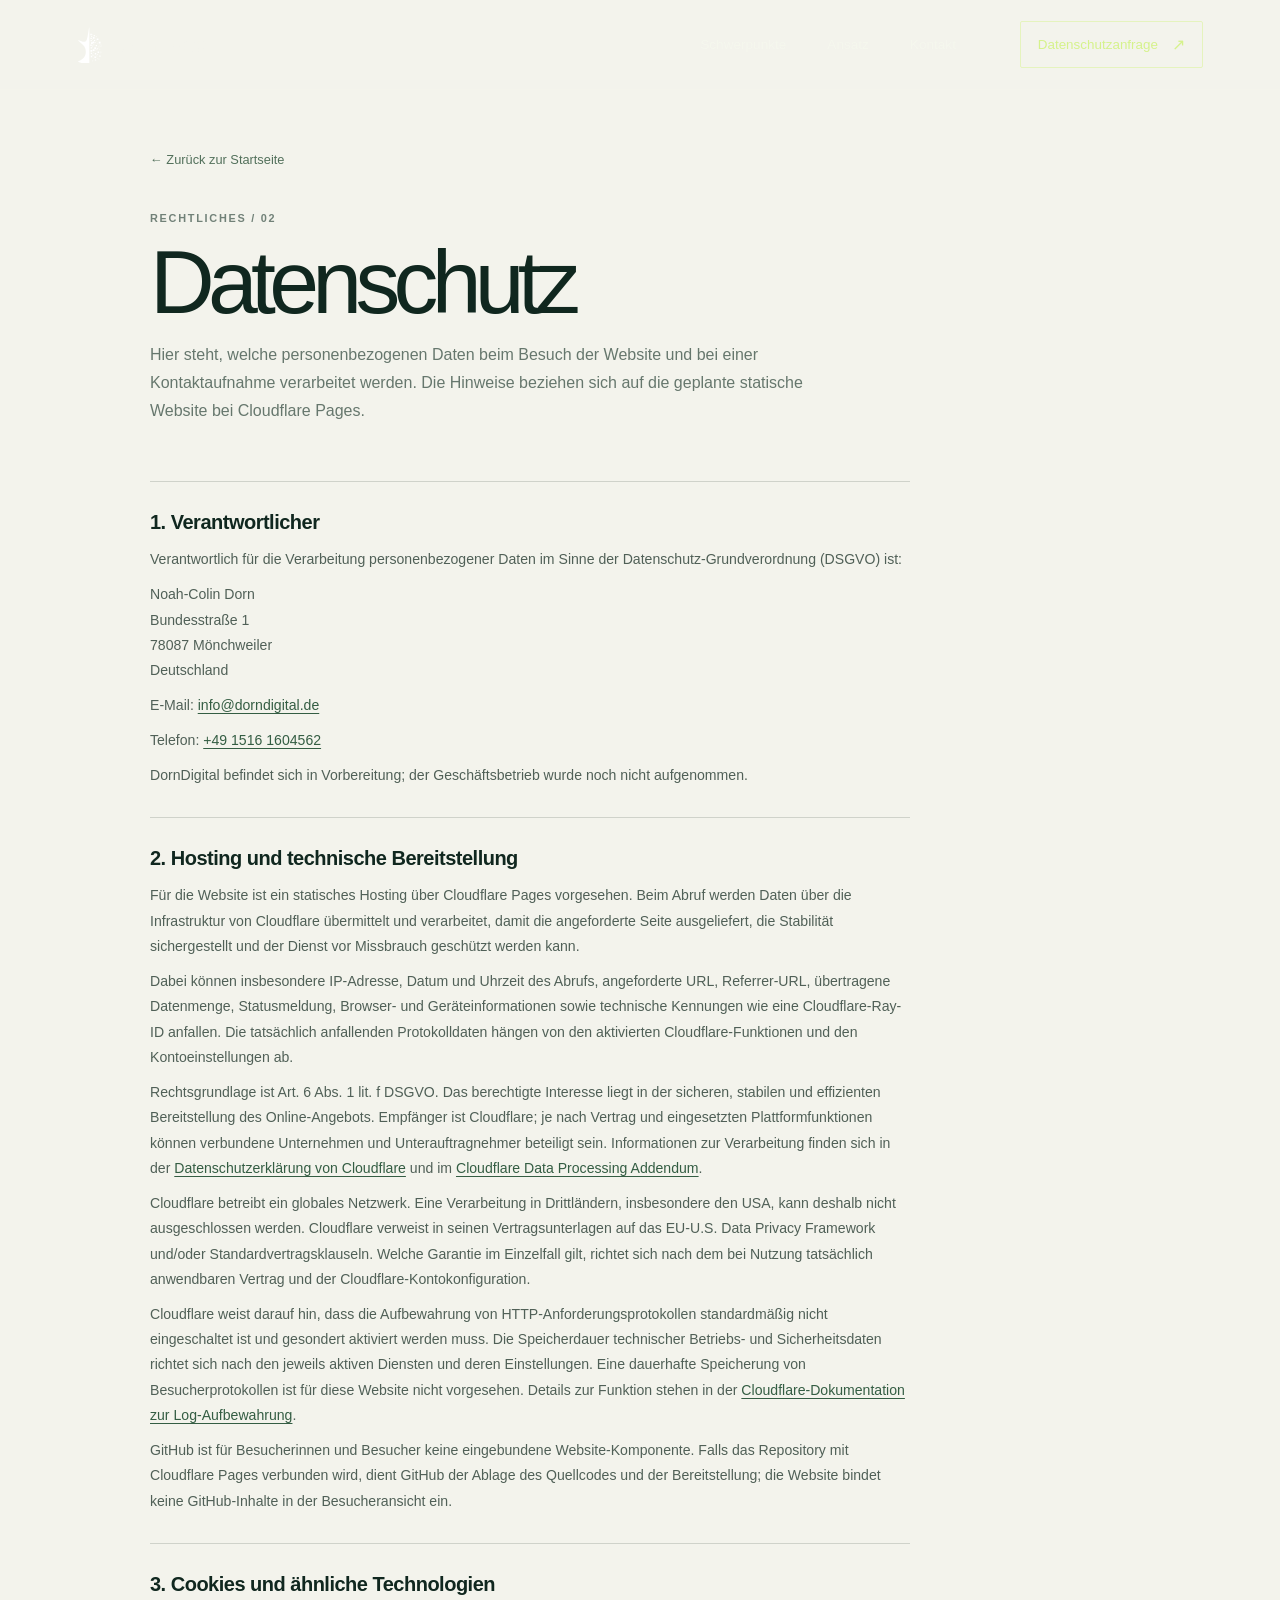
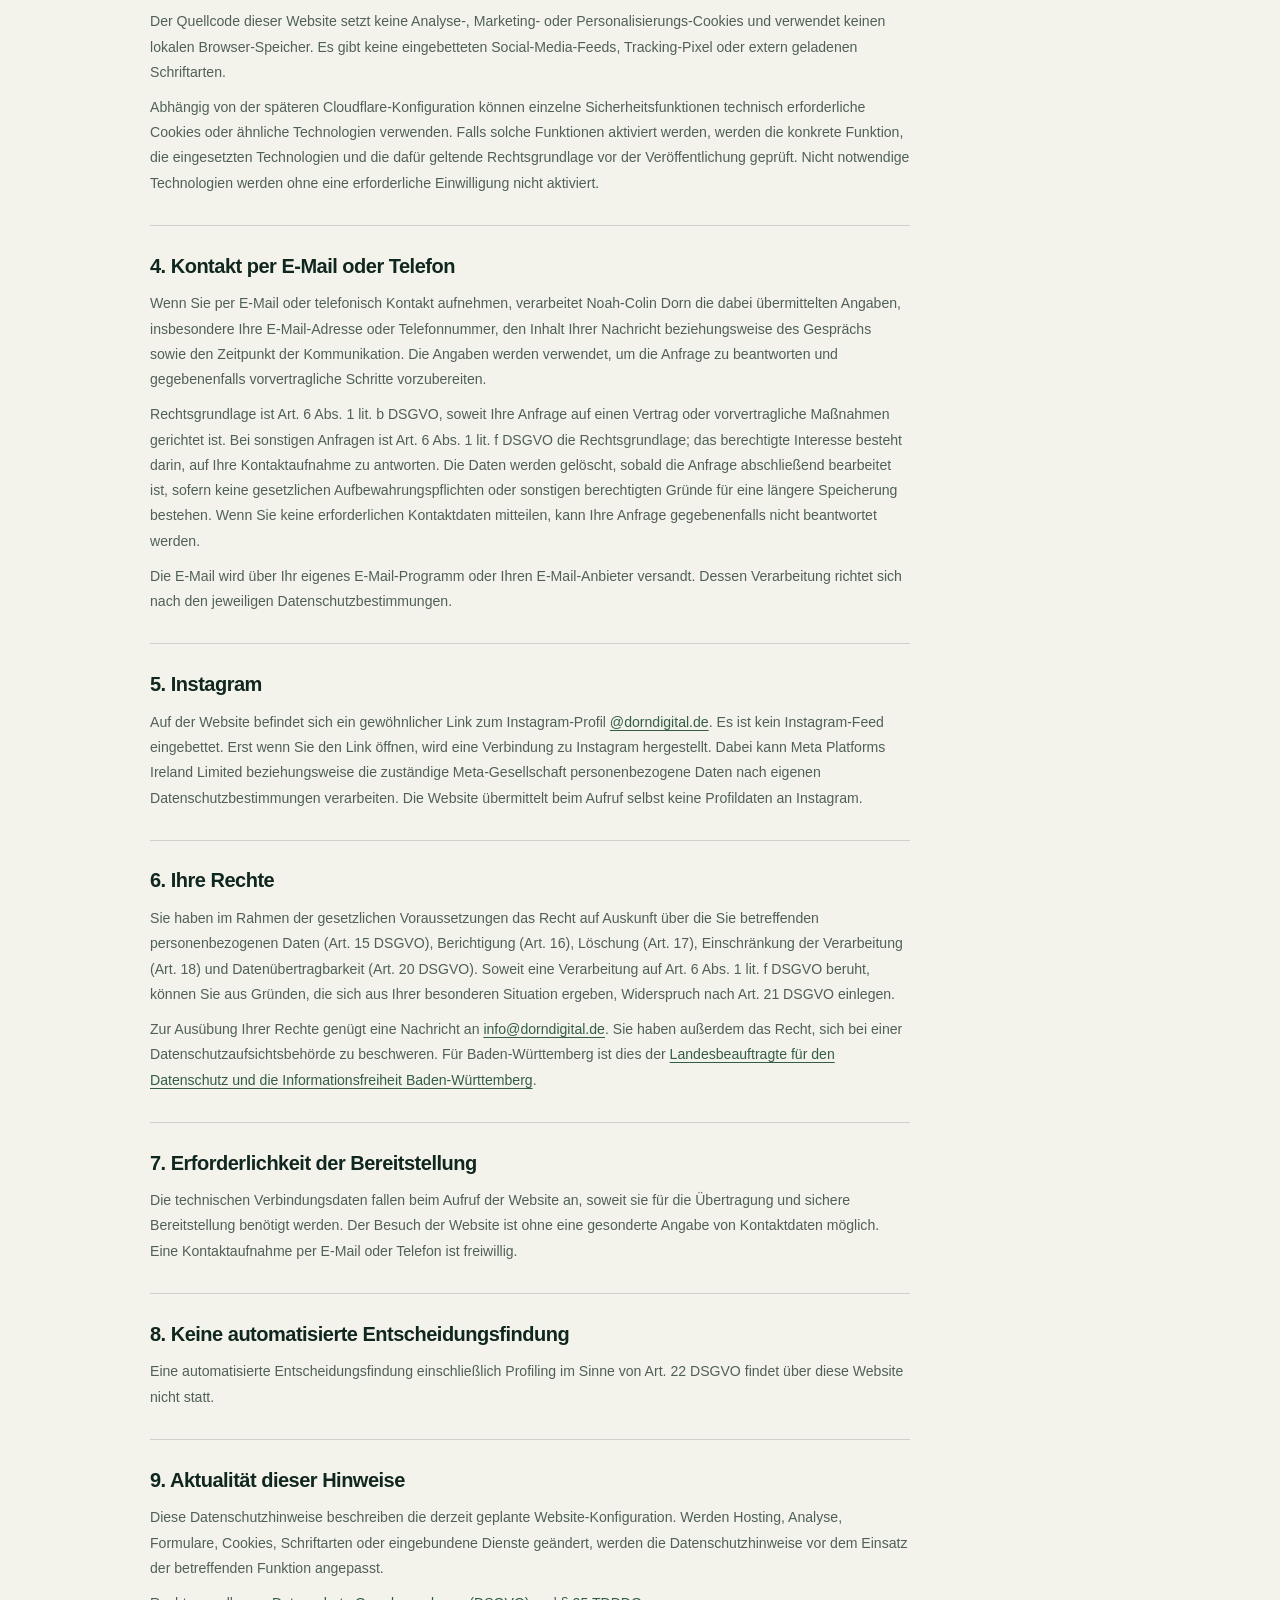
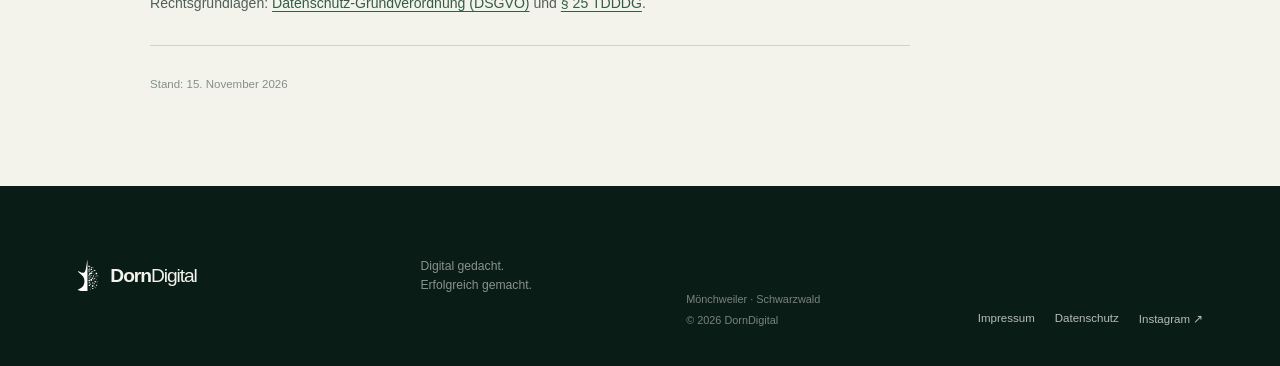
==== datenschutz/index.html @ aadd0b27 "Add files via upload" ====
<!doctype html>
<html lang="de">
<head>
  <meta charset="utf-8">
  <meta name="viewport" content="width=device-width, initial-scale=1">
  <meta name="theme-color" content="#10271f">
  <meta name="description" content="Datenschutzhinweise für dorndigital.de.">
  <title>Datenschutz — DornDigital</title>
  <link rel="icon" href="/assets/favicon.svg" type="image/svg+xml">
  <link rel="stylesheet" href="/styles.css">
</head>
<body>
  <a class="skip-link" href="#inhalt">Zum Inhalt springen</a>
  <header class="site-header">
    <a class="brand" href="/" aria-label="DornDigital – Startseite"><img class="brand-mark" src="/assets/mark.svg" alt="" width="31" height="38"><span class="brand-name"><strong>Dorn</strong><span>Digital</span></span></a>
    <nav class="desktop-nav" aria-label="Hauptnavigation"><a href="/#schwerpunkte">Schwerpunkte</a><a href="/#ansatz">Ansatz</a><a href="/#kontakt">Kontakt</a></nav>
    <a class="header-cta" href="mailto:info@dorndigital.de?subject=Datenschutzanfrage">Datenschutzanfrage <span aria-hidden="true">↗</span></a>
  </header>
  <main class="legal-main" id="inhalt">
    <div class="legal-wrap">
      <a class="legal-back" href="/">← Zurück zur Startseite</a>
      <p class="legal-eyebrow">Rechtliches / 02</p>
      <h1>Datenschutz</h1>
      <p class="legal-lead">Hier steht, welche personenbezogenen Daten beim Besuch der Website und bei einer Kontaktaufnahme verarbeitet werden. Die Hinweise beziehen sich auf die geplante statische Website bei Cloudflare Pages.</p>
      <div class="legal-content">
        <section>
          <h2>1. Verantwortlicher</h2>
          <p>Verantwortlich für die Verarbeitung personenbezogener Daten im Sinne der Datenschutz-Grundverordnung (DSGVO) ist:</p>
          <p>Noah-Colin Dorn<br>Bundesstraße 1<br>78087 Mönchweiler<br>Deutschland</p>
          <p>E-Mail: <a href="mailto:info@dorndigital.de">info@dorndigital.de</a></p>
          <p>Telefon: <a href="tel:+4915161604562">+49 1516 1604562</a></p>
          <p>DornDigital befindet sich in Vorbereitung; der Geschäftsbetrieb wurde noch nicht aufgenommen.</p>
        </section>
        <section>
          <h2>2. Hosting und technische Bereitstellung</h2>
          <p>Für die Website ist ein statisches Hosting über Cloudflare Pages vorgesehen. Beim Abruf werden Daten über die Infrastruktur von Cloudflare übermittelt und verarbeitet, damit die angeforderte Seite ausgeliefert, die Stabilität sichergestellt und der Dienst vor Missbrauch geschützt werden kann.</p>
          <p>Dabei können insbesondere IP-Adresse, Datum und Uhrzeit des Abrufs, angeforderte URL, Referrer-URL, übertragene Datenmenge, Statusmeldung, Browser- und Geräteinformationen sowie technische Kennungen wie eine Cloudflare-Ray-ID anfallen. Die tatsächlich anfallenden Protokolldaten hängen von den aktivierten Cloudflare-Funktionen und den Kontoeinstellungen ab.</p>
          <p>Rechtsgrundlage ist Art. 6 Abs. 1 lit. f DSGVO. Das berechtigte Interesse liegt in der sicheren, stabilen und effizienten Bereitstellung des Online-Angebots. Empfänger ist Cloudflare; je nach Vertrag und eingesetzten Plattformfunktionen können verbundene Unternehmen und Unterauftragnehmer beteiligt sein. Informationen zur Verarbeitung finden sich in der <a href="https://www.cloudflare.com/privacypolicy/" target="_blank" rel="noopener noreferrer">Datenschutzerklärung von Cloudflare</a> und im <a href="https://www.cloudflare.com/cloudflare-customer-dpa/" target="_blank" rel="noopener noreferrer">Cloudflare Data Processing Addendum</a>.</p>
          <p>Cloudflare betreibt ein globales Netzwerk. Eine Verarbeitung in Drittländern, insbesondere den USA, kann deshalb nicht ausgeschlossen werden. Cloudflare verweist in seinen Vertragsunterlagen auf das EU-U.S. Data Privacy Framework und/oder Standardvertragsklauseln. Welche Garantie im Einzelfall gilt, richtet sich nach dem bei Nutzung tatsächlich anwendbaren Vertrag und der Cloudflare-Kontokonfiguration.</p>
          <p>Cloudflare weist darauf hin, dass die Aufbewahrung von HTTP-Anforderungsprotokollen standardmäßig nicht eingeschaltet ist und gesondert aktiviert werden muss. Die Speicherdauer technischer Betriebs- und Sicherheitsdaten richtet sich nach den jeweils aktiven Diensten und deren Einstellungen. Eine dauerhafte Speicherung von Besucherprotokollen ist für diese Website nicht vorgesehen. Details zur Funktion stehen in der <a href="https://developers.cloudflare.com/logs/logpull/enabling-log-retention/" target="_blank" rel="noopener noreferrer">Cloudflare-Dokumentation zur Log-Aufbewahrung</a>.</p>
          <p>GitHub ist für Besucherinnen und Besucher keine eingebundene Website-Komponente. Falls das Repository mit Cloudflare Pages verbunden wird, dient GitHub der Ablage des Quellcodes und der Bereitstellung; die Website bindet keine GitHub-Inhalte in der Besucheransicht ein.</p>
        </section>
        <section>
          <h2>3. Cookies und ähnliche Technologien</h2>
          <p>Der Quellcode dieser Website setzt keine Analyse-, Marketing- oder Personalisierungs-Cookies und verwendet keinen lokalen Browser-Speicher. Es gibt keine eingebetteten Social-Media-Feeds, Tracking-Pixel oder extern geladenen Schriftarten.</p>
          <p>Abhängig von der späteren Cloudflare-Konfiguration können einzelne Sicherheitsfunktionen technisch erforderliche Cookies oder ähnliche Technologien verwenden. Falls solche Funktionen aktiviert werden, werden die konkrete Funktion, die eingesetzten Technologien und die dafür geltende Rechtsgrundlage vor der Veröffentlichung geprüft. Nicht notwendige Technologien werden ohne eine erforderliche Einwilligung nicht aktiviert.</p>
        </section>
        <section>
          <h2>4. Kontakt per E-Mail oder Telefon</h2>
          <p>Wenn Sie per E-Mail oder telefonisch Kontakt aufnehmen, verarbeitet Noah-Colin Dorn die dabei übermittelten Angaben, insbesondere Ihre E-Mail-Adresse oder Telefonnummer, den Inhalt Ihrer Nachricht beziehungsweise des Gesprächs sowie den Zeitpunkt der Kommunikation. Die Angaben werden verwendet, um die Anfrage zu beantworten und gegebenenfalls vorvertragliche Schritte vorzubereiten.</p>
          <p>Rechtsgrundlage ist Art. 6 Abs. 1 lit. b DSGVO, soweit Ihre Anfrage auf einen Vertrag oder vorvertragliche Maßnahmen gerichtet ist. Bei sonstigen Anfragen ist Art. 6 Abs. 1 lit. f DSGVO die Rechtsgrundlage; das berechtigte Interesse besteht darin, auf Ihre Kontaktaufnahme zu antworten. Die Daten werden gelöscht, sobald die Anfrage abschließend bearbeitet ist, sofern keine gesetzlichen Aufbewahrungspflichten oder sonstigen berechtigten Gründe für eine längere Speicherung bestehen. Wenn Sie keine erforderlichen Kontaktdaten mitteilen, kann Ihre Anfrage gegebenenfalls nicht beantwortet werden.</p>
          <p>Die E-Mail wird über Ihr eigenes E-Mail-Programm oder Ihren E-Mail-Anbieter versandt. Dessen Verarbeitung richtet sich nach den jeweiligen Datenschutzbestimmungen.</p>
        </section>
        <section>
          <h2>5. Instagram</h2>
          <p>Auf der Website befindet sich ein gewöhnlicher Link zum Instagram-Profil <a href="https://www.instagram.com/dorndigital.de/" target="_blank" rel="noopener noreferrer">@dorndigital.de</a>. Es ist kein Instagram-Feed eingebettet. Erst wenn Sie den Link öffnen, wird eine Verbindung zu Instagram hergestellt. Dabei kann Meta Platforms Ireland Limited beziehungsweise die zuständige Meta-Gesellschaft personenbezogene Daten nach eigenen Datenschutzbestimmungen verarbeiten. Die Website übermittelt beim Aufruf selbst keine Profildaten an Instagram.</p>
        </section>
        <section>
          <h2>6. Ihre Rechte</h2>
          <p>Sie haben im Rahmen der gesetzlichen Voraussetzungen das Recht auf Auskunft über die Sie betreffenden personenbezogenen Daten (Art. 15 DSGVO), Berichtigung (Art. 16), Löschung (Art. 17), Einschränkung der Verarbeitung (Art. 18) und Datenübertragbarkeit (Art. 20 DSGVO). Soweit eine Verarbeitung auf Art. 6 Abs. 1 lit. f DSGVO beruht, können Sie aus Gründen, die sich aus Ihrer besonderen Situation ergeben, Widerspruch nach Art. 21 DSGVO einlegen.</p>
          <p>Zur Ausübung Ihrer Rechte genügt eine Nachricht an <a href="mailto:info@dorndigital.de">info@dorndigital.de</a>. Sie haben außerdem das Recht, sich bei einer Datenschutzaufsichtsbehörde zu beschweren. Für Baden-Württemberg ist dies der <a href="https://www.baden-wuerttemberg.datenschutz.de/beschwerde/" target="_blank" rel="noopener noreferrer">Landesbeauftragte für den Datenschutz und die Informationsfreiheit Baden-Württemberg</a>.</p>
        </section>
        <section>
          <h2>7. Erforderlichkeit der Bereitstellung</h2>
          <p>Die technischen Verbindungsdaten fallen beim Aufruf der Website an, soweit sie für die Übertragung und sichere Bereitstellung benötigt werden. Der Besuch der Website ist ohne eine gesonderte Angabe von Kontaktdaten möglich. Eine Kontaktaufnahme per E-Mail oder Telefon ist freiwillig.</p>
        </section>
        <section>
          <h2>8. Keine automatisierte Entscheidungsfindung</h2>
          <p>Eine automatisierte Entscheidungsfindung einschließlich Profiling im Sinne von Art. 22 DSGVO findet über diese Website nicht statt.</p>
        </section>
        <section>
          <h2>9. Aktualität dieser Hinweise</h2>
          <p>Diese Datenschutzhinweise beschreiben die derzeit geplante Website-Konfiguration. Werden Hosting, Analyse, Formulare, Cookies, Schriftarten oder eingebundene Dienste geändert, werden die Datenschutzhinweise vor dem Einsatz der betreffenden Funktion angepasst.</p>
          <p>Rechtsgrundlagen: <a href="https://eur-lex.europa.eu/legal-content/DE/TXT/?uri=CELEX:32016R0679" target="_blank" rel="noopener noreferrer">Datenschutz-Grundverordnung (DSGVO)</a> und <a href="https://www.gesetze-im-internet.de/ttdsg/__25.html" target="_blank" rel="noopener noreferrer">§ 25 TDDDG</a>.</p>
        </section>
      </div>
      <p class="legal-update">Stand: 15. November 2026</p>
    </div>
  </main>
  <footer class="site-footer">
    <a class="brand footer-brand" href="/" aria-label="DornDigital – Startseite"><img class="brand-mark" src="/assets/mark.svg" alt="" width="27" height="34"><span class="brand-name"><strong>Dorn</strong><span>Digital</span></span></a>
    <p class="footer-slogan">Digital gedacht.<br>Erfolgreich gemacht.</p>
    <div class="footer-meta"><span>Mönchweiler · Schwarzwald</span><span>© 2026 DornDigital</span></div>
    <nav class="footer-links" aria-label="Rechtliche Informationen"><a href="/impressum/">Impressum</a><a href="/datenschutz/" aria-current="page">Datenschutz</a><a href="https://www.instagram.com/dorndigital.de/" target="_blank" rel="noopener noreferrer">Instagram ↗</a></nav>
  </footer>
</body>
</html>
---- styles.css ----
@charset "UTF-8";

:root {
  color-scheme: light;
  --forest: #10271f;
  --forest-deep: #0a1c16;
  --forest-soft: #1c3d30;
  --paper: #f3f3ec;
  --paper-deep: #e8ebe1;
  --ink: #15251e;
  --muted: #68766d;
  --sage: #d5f28b;
  --sage-soft: #bdcfaa;
  --line: rgba(21, 37, 30, .16);
  --line-light: rgba(242, 243, 235, .19);
  --sans: "Segoe UI", "Helvetica Neue", Arial, sans-serif;
  --page-gutter: clamp(1.25rem, 6vw, 6.5rem);
}

* { box-sizing: border-box; }
html { scroll-behavior: smooth; scroll-padding-top: 6rem; }
body { margin: 0; background: var(--paper); color: var(--ink); font-family: var(--sans); -webkit-font-smoothing: antialiased; }
img { display: block; max-width: 100%; }
a { color: inherit; }
.skip-link { position: absolute; top: -5rem; left: 1rem; z-index: 20; padding: .8rem 1rem; background: var(--sage); color: var(--forest-deep); }
.skip-link:focus { top: 1rem; }

.site-header { position: absolute; z-index: 10; top: 0; left: 0; display: flex; width: 100%; height: 90px; align-items: center; justify-content: space-between; padding: 0 var(--page-gutter); border-bottom: 1px solid rgba(245, 247, 238, .12); color: var(--paper); }
.brand { display: inline-flex; min-width: max-content; align-items: center; gap: .66rem; color: inherit; text-decoration: none; }
.brand-mark { width: 27px; height: 36px; filter: invert(1); }
.brand-name { display: inline-flex; align-items: baseline; font-size: 1.32rem; letter-spacing: -.055em; }
.brand-name strong { font-weight: 720; }
.brand-name > span { font-weight: 300; }
.desktop-nav { display: flex; align-items: center; gap: clamp(1.5rem, 3.2vw, 3.4rem); margin-left: auto; margin-right: clamp(2rem, 5vw, 5.5rem); }
.desktop-nav a, .mobile-nav a { color: rgba(245, 247, 238, .8); font-size: .85rem; text-decoration: none; transition: color .2s ease; }
.desktop-nav a:hover, .mobile-nav a:hover { color: var(--sage); }
.header-cta { display: inline-flex; align-items: center; gap: .9rem; padding: .8rem 1.05rem; border: 1px solid rgba(213, 242, 139, .48); border-radius: 2px; color: var(--sage); font-size: .84rem; text-decoration: none; transition: background .2s ease, color .2s ease, border-color .2s ease; }
.header-cta span { font-size: 1rem; }
.header-cta:hover { border-color: var(--sage); background: var(--sage); color: var(--forest-deep); }
.mobile-nav { display: none; }

.hero { position: relative; display: grid; min-height: 790px; grid-template-columns: minmax(0, 1fr) minmax(320px, .84fr); align-items: center; gap: clamp(2rem, 5vw, 5.5rem); overflow: hidden; padding: 142px var(--page-gutter) 112px; background: var(--forest); color: var(--paper); }
.hero::before { position: absolute; inset: 0; background-image: linear-gradient(rgba(240, 246, 230, .034) 1px, transparent 1px), linear-gradient(90deg, rgba(240, 246, 230, .034) 1px, transparent 1px); background-position: 50% 50%; background-size: 74px 74px; content: ""; mask-image: linear-gradient(90deg, transparent 3%, #000 36%, #000 100%); pointer-events: none; }
.hero-grain { position: absolute; inset: 0; background: radial-gradient(ellipse at 78% 54%, rgba(89, 127, 92, .24), transparent 36%); pointer-events: none; }
.hero-copy, .hero-art, .hero-bottom { position: relative; z-index: 1; }
.hero-copy { max-width: 760px; padding-top: 1rem; }
.eyebrow, .section-kicker, .card-top, .art-topline, .principles > div > span, .step-number { font-size: .7rem; font-weight: 650; letter-spacing: .15em; text-transform: uppercase; }
.eyebrow { display: flex; align-items: center; gap: .7rem; margin: 0 0 1.8rem; color: var(--sage); }
.status-dot { display: inline-block; width: 7px; height: 7px; flex: none; border-radius: 50%; background: var(--sage); box-shadow: 0 0 0 4px rgba(213, 242, 139, .12); }
.eyebrow-divider { color: rgba(241, 244, 233, .4); }
.hero h1 { margin: 0; font-size: clamp(4.1rem, 8.4vw, 8.05rem); font-weight: 520; line-height: .91; letter-spacing: -.075em; }
.hero h1 em { color: var(--sage); font-style: normal; }
.hero-intro { max-width: 510px; margin: 2rem 0 0; color: rgba(243, 243, 236, .77); font-size: clamp(1rem, 1.45vw, 1.12rem); line-height: 1.75; }
.hero-actions { display: flex; flex-wrap: wrap; align-items: center; gap: 1.8rem; margin-top: 2.15rem; }
.button { display: inline-flex; min-height: 53px; align-items: center; justify-content: center; gap: 1.25rem; padding: .9rem 1.18rem; text-align: center; text-decoration: none; transition: transform .2s ease, background .2s ease, box-shadow .2s ease; }
.button-primary { background: var(--sage); color: var(--forest-deep); font-size: .9rem; font-weight: 700; box-shadow: 0 0 0 1px rgba(213, 242, 139, .2); }
.button-primary:hover { transform: translateY(-2px); background: #e2ffa4; box-shadow: 0 9px 28px rgba(148, 202, 86, .19); }
.button-arrow { display: inline-grid; width: 23px; height: 23px; place-items: center; border: 1px solid rgba(16, 39, 31, .35); border-radius: 50%; font-size: .95rem; }
.text-link, .inline-link { display: inline-flex; align-items: center; gap: .8rem; width: fit-content; color: var(--paper); font-size: .84rem; text-decoration: none; }
.text-link span { color: var(--sage); font-size: 1.05rem; transition: transform .2s ease; }
.text-link:hover span { transform: translateY(3px); }
.hero-note { margin: 1.3rem 0 0; color: rgba(243, 243, 236, .51); font-size: .77rem; }
.hero-art { display: flex; min-height: 480px; flex-direction: column; justify-content: space-between; align-self: center; overflow: hidden; border: 1px solid rgba(241, 245, 233, .2); background: rgba(9, 25, 19, .35); }
.art-topline { display: flex; justify-content: space-between; gap: 1rem; padding: 1.1rem 1.2rem; color: rgba(240, 244, 232, .68); font-size: .62rem; letter-spacing: .12em; }
.art-mark { position: absolute; top: 14%; left: 50%; width: min(62%, 330px); height: 71%; transform: translateX(-42%); opacity: .93; filter: invert(1) sepia(.27) saturate(.7) hue-rotate(36deg); }
.art-crosshair { position: absolute; top: 50%; left: 50%; width: 72%; height: 65%; transform: translate(-50%, -45%); }
.art-crosshair i { position: absolute; width: 5px; height: 5px; border: 1px solid var(--sage); border-radius: 50%; opacity: .8; }
.art-crosshair i:nth-child(1) { top: 14%; left: 10%; }.art-crosshair i:nth-child(2) { top: 14%; right: 10%; }.art-crosshair i:nth-child(3) { bottom: 14%; left: 10%; }.art-crosshair i:nth-child(4) { right: 10%; bottom: 14%; }
.art-axis { position: absolute; top: 18%; bottom: 18%; left: 50%; width: 1px; background: linear-gradient(transparent, rgba(213, 242, 139, .5) 20%, rgba(213, 242, 139, .5) 80%, transparent); }
.art-caption { position: relative; z-index: 1; display: flex; align-items: center; gap: .6rem; align-self: flex-end; margin: auto 1.1rem 1.2rem; color: rgba(240, 244, 232, .72); font-size: .65rem; }
.caption-rule { display: inline-block; width: 36px; height: 1px; background: var(--sage); }
.art-index { position: absolute; right: .8rem; bottom: 1.65rem; color: rgba(240, 244, 232, .13); font-size: .72rem; font-weight: 700; letter-spacing: .12em; }
.hero-bottom { position: absolute; right: var(--page-gutter); bottom: 2rem; left: var(--page-gutter); display: flex; justify-content: space-between; color: rgba(240, 244, 232, .5); font-size: .67rem; letter-spacing: .09em; text-transform: uppercase; }
.hero-bottom a { display: flex; gap: .65rem; color: var(--sage-soft); text-decoration: none; }

.section-pad { padding-right: var(--page-gutter); padding-left: var(--page-gutter); }
.intro-section { padding-top: clamp(6rem, 10vw, 9.5rem); padding-bottom: clamp(5.2rem, 8vw, 8rem); }
.section-kicker { display: flex; align-items: center; gap: 1.15rem; color: var(--muted); }
.section-kicker > span:first-child { color: #80917f; }
.intro-layout { display: grid; grid-template-columns: minmax(0, 1.2fr) minmax(270px, .62fr); align-items: end; gap: clamp(3rem, 9vw, 10rem); margin-top: 2.7rem; }
.intro-layout h2, .focus-heading h2, .approach-head h2 { margin: 0; font-size: clamp(2.8rem, 5.6vw, 5.75rem); font-weight: 510; line-height: .98; letter-spacing: -.07em; }
.intro-layout h2 span, .approach-head h2 span { color: #65806b; }
.intro-text { max-width: 465px; color: #52625a; font-size: .98rem; line-height: 1.85; }
.intro-text p { margin: 0 0 1.15rem; }
.inline-link { margin-top: .7rem; color: var(--forest); font-weight: 650; }
.inline-link span { color: #577c5e; font-size: 1.05rem; }
.principles { display: grid; grid-template-columns: repeat(3, 1fr); margin-top: clamp(4.2rem, 8vw, 8rem); border-top: 1px solid var(--line); }
.principles > div { min-height: 165px; padding: 1.35rem 1rem 0 0; }
.principles > div + div { padding-left: 1.5rem; border-left: 1px solid var(--line); }
.principles > div > span { color: #738377; font-size: .62rem; }
.principles p { margin: 1.35rem 0 0; font-size: clamp(1.1rem, 1.8vw, 1.55rem); font-weight: 520; line-height: 1.25; letter-spacing: -.04em; }

.focus-section { position: relative; overflow: hidden; padding-top: clamp(5.5rem, 9vw, 8rem); padding-bottom: clamp(5.6rem, 9vw, 8.5rem); background: var(--forest); color: var(--paper); }
.focus-section::after { position: absolute; top: -23rem; right: -20rem; width: 52rem; height: 52rem; border: 1px solid rgba(232, 241, 223, .07); border-radius: 50%; box-shadow: 0 0 0 5rem rgba(232, 241, 223, .018), 0 0 0 11rem rgba(232, 241, 223, .014); content: ""; pointer-events: none; }
.section-kicker-light { color: rgba(239, 243, 232, .57); }
.section-kicker-light > span:first-child { color: var(--sage); }
.focus-heading { position: relative; z-index: 1; display: grid; grid-template-columns: 1fr minmax(260px, .55fr); align-items: end; gap: 4rem; margin: 2.7rem 0 3.4rem; }
.focus-heading h2 span { color: var(--sage); }
.focus-heading > p { max-width: 420px; margin: 0 0 .25rem; color: rgba(239, 243, 232, .69); font-size: .97rem; line-height: 1.8; }
.focus-grid { position: relative; z-index: 1; display: grid; grid-template-columns: repeat(2, 1fr); gap: 1px; background: rgba(239, 243, 232, .22); border: 1px solid rgba(239, 243, 232, .22); }
.focus-card { display: flex; min-height: 455px; flex-direction: column; padding: clamp(1.4rem, 3.3vw, 3rem); background: var(--forest); }
.focus-card-sales { background: #17352a; }
.card-top { display: flex; justify-content: space-between; color: var(--sage-soft); font-size: .65rem; }
.card-symbol { display: grid; width: 33px; height: 33px; place-items: center; border: 1px solid rgba(213, 242, 139, .38); border-radius: 50%; color: var(--sage); font-size: 1rem; }
.card-body { margin-top: auto; padding: 2rem 0 1.6rem; }
.card-body h3 { margin: 0 0 1.05rem; font-size: clamp(2rem, 4vw, 3.45rem); font-weight: 500; line-height: .98; letter-spacing: -.065em; }
.card-body p { max-width: 480px; margin: 0; color: rgba(239, 243, 232, .68); font-size: .9rem; line-height: 1.7; }
.focus-card ul { display: flex; flex-wrap: wrap; gap: .55rem; margin: 0; padding: 1.2rem 0 0; border-top: 1px solid rgba(239, 243, 232, .17); list-style: none; }
.focus-card li { padding: .48rem .65rem; border: 1px solid rgba(239, 243, 232, .18); border-radius: 2px; color: rgba(239, 243, 232, .76); font-size: .68rem; }
.focus-disclaimer { position: relative; z-index: 1; display: flex; align-items: center; gap: .8rem; margin: 1.35rem 0 0; color: rgba(239, 243, 232, .57); font-size: .76rem; line-height: 1.55; }
.focus-disclaimer .status-dot { width: 6px; height: 6px; }

.approach-section { padding-top: clamp(6rem, 10vw, 9.2rem); padding-bottom: clamp(6rem, 10vw, 9.2rem); }
.approach-head { display: flex; align-items: end; justify-content: space-between; gap: 4rem; margin: 2.7rem 0 3.1rem; }
.approach-head > p { max-width: 350px; margin: 0 .5rem .35rem 0; color: #617167; font-size: .95rem; line-height: 1.75; }
.steps { border-top: 1px solid var(--line); }
.step { display: grid; min-height: 114px; grid-template-columns: 85px minmax(180px, .55fr) 1fr 32px; align-items: center; gap: 1.4rem; border-bottom: 1px solid var(--line); }
.step-number { align-self: start; padding-top: 1.8rem; color: #839286; font-size: .68rem; }
.step h3 { margin: 0; font-size: clamp(1.35rem, 2.3vw, 2rem); font-weight: 520; letter-spacing: -.05em; }
.step p { max-width: 390px; margin: 0; color: #65756b; font-size: .88rem; line-height: 1.65; }
.step-mark { display: grid; width: 30px; height: 30px; place-items: center; border: 1px solid rgba(16, 39, 31, .23); border-radius: 50%; color: #587360; }
.approach-note { margin: 1rem 0 0; color: #819087; font-size: .73rem; }

.contact-section { position: relative; overflow: hidden; min-height: 550px; padding-top: clamp(4.5rem, 8vw, 7.3rem); padding-bottom: clamp(4.5rem, 8vw, 7.3rem); background: var(--forest-soft); color: var(--paper); }
.contact-mark-wrap { position: absolute; top: -10%; right: 1%; width: min(38vw, 475px); height: 120%; opacity: .075; }
.contact-mark-wrap img { width: 100%; height: 100%; object-fit: contain; filter: invert(1); }
.contact-content { position: relative; z-index: 1; max-width: 760px; }
.contact-eyebrow { margin: 2.8rem 0 .8rem; color: var(--sage); font-size: .76rem; font-weight: 650; letter-spacing: .14em; text-transform: uppercase; }
.contact-content h2 { margin: 0; font-size: clamp(3rem, 6.4vw, 6.5rem); font-weight: 510; line-height: .98; letter-spacing: -.07em; }
.contact-content h2 span { color: var(--sage); }
.contact-copy { max-width: 520px; margin: 1.5rem 0 1.8rem; color: rgba(243, 243, 236, .72); font-size: .96rem; line-height: 1.75; }
.button-large { min-height: 60px; padding-right: 1.35rem; padding-left: 1.35rem; font-size: .92rem; }
.contact-details { display: flex; flex-wrap: wrap; gap: 2rem; margin-top: 1.5rem; color: rgba(243, 243, 236, .67); font-size: .8rem; }
.contact-details a { text-decoration-color: rgba(243, 243, 236, .35); text-underline-offset: 4px; }
.contact-details a:hover { color: var(--sage); }

.site-footer { display: grid; grid-template-columns: 1.2fr .9fr 1fr auto; align-items: end; gap: 2rem; min-height: 180px; padding: 2.5rem var(--page-gutter); background: var(--forest-deep); color: var(--paper); }
.footer-brand { align-self: center; }
.footer-brand .brand-mark { width: 23px; height: 31px; }
.footer-brand .brand-name { font-size: 1.2rem; }
.footer-slogan { align-self: center; margin: 0; color: rgba(243, 243, 236, .55); font-size: .76rem; line-height: 1.55; }
.footer-meta { display: flex; flex-direction: column; gap: .55rem; color: rgba(243, 243, 236, .48); font-size: .68rem; }
.footer-links { display: flex; flex-wrap: wrap; justify-content: flex-end; gap: 1.25rem; color: rgba(243, 243, 236, .75); font-size: .72rem; }
.footer-links a { text-decoration: none; }.footer-links a:hover { color: var(--sage); }

/* Legal information pages */
.legal-main { min-height: calc(100vh - 180px); padding: 150px var(--page-gutter) 6rem; background: var(--paper); }
.legal-wrap { max-width: 980px; margin: 0 auto; }
.legal-back { display: inline-flex; align-items: center; gap: .6rem; margin-bottom: 2.8rem; color: #52705b; font-size: .8rem; text-decoration: none; }
.legal-back:hover { text-decoration: underline; text-underline-offset: 4px; }
.legal-eyebrow { margin: 0 0 1rem; color: #718178; font-size: .68rem; font-weight: 650; letter-spacing: .16em; text-transform: uppercase; }
.legal-main h1 { margin: 0 0 1rem; color: var(--forest); font-size: clamp(3.1rem, 7vw, 6rem); font-weight: 520; line-height: .95; letter-spacing: -.075em; }
.legal-lead { max-width: 680px; margin: 0 0 3.5rem; color: #66776d; font-size: 1rem; line-height: 1.75; }
.legal-content { max-width: 760px; border-top: 1px solid var(--line); }
.legal-content section { padding: 1.8rem 0; border-bottom: 1px solid var(--line); }
.legal-content h2 { margin: 0 0 .85rem; color: var(--forest); font-size: 1.25rem; font-weight: 620; letter-spacing: -.025em; }
.legal-content h3 { margin: 1.15rem 0 .45rem; font-size: .97rem; font-weight: 650; }
.legal-content p, .legal-content li { color: #506057; font-size: .88rem; line-height: 1.8; }
.legal-content p { margin: .6rem 0 0; }
.legal-content ul { margin: .6rem 0 0; padding-left: 1.2rem; }
.legal-content a { color: #345d43; text-decoration-thickness: 1px; text-underline-offset: 3px; overflow-wrap: anywhere; }
.legal-update { margin: 2rem 0 0; color: #829087; font-size: .72rem; }
.legal-callout { padding: 1rem 1.2rem; border-left: 3px solid #77966c; background: #e8ebe1; color: #48594e; font-size: .84rem; line-height: 1.7; }

@media (max-width: 1000px) {
  .hero { min-height: 760px; grid-template-columns: minmax(0, 1fr) minmax(260px, .72fr); gap: 2rem; }
  .hero h1 { font-size: clamp(4rem, 8.1vw, 6rem); }
  .hero-art { min-height: 420px; }
  .site-footer { grid-template-columns: 1fr 1fr; align-items: center; }
  .footer-meta { align-self: center; }
  .footer-links { justify-content: flex-start; }
}
@media (max-width: 760px) {
  :root { --page-gutter: 1.3rem; }
  html { scroll-padding-top: 4rem; }
  .site-header { height: 72px; }
  .brand-mark { width: 23px; height: 31px; }
  .brand-name { font-size: 1.16rem; }
  .desktop-nav { display: none; }
  .header-cta { margin-left: auto; margin-right: .85rem; padding: .65rem .72rem; gap: .5rem; font-size: .73rem; }
  .mobile-nav { position: relative; display: block; }
  .mobile-nav summary { display: grid; width: 37px; height: 37px; align-content: center; justify-items: center; gap: 5px; border: 1px solid rgba(213, 242, 139, .48); cursor: pointer; list-style: none; }
  .mobile-nav summary::-webkit-details-marker { display: none; }
  .mobile-nav summary span { width: 15px; height: 1px; background: var(--sage); }
  .mobile-nav nav { position: absolute; top: calc(100% + 1rem); right: 0; display: flex; width: 210px; flex-direction: column; gap: 0; padding: .45rem; border: 1px solid rgba(213, 242, 139, .25); background: var(--forest-deep); box-shadow: 0 15px 40px rgba(0, 0, 0, .22); }
  .mobile-nav nav a { padding: .9rem .7rem; border-bottom: 1px solid rgba(241, 245, 233, .1); }
  .mobile-nav nav a:last-child { border-bottom: 0; }
  .hero { min-height: 0; grid-template-columns: 1fr; gap: 3.5rem; padding-top: 125px; padding-bottom: 96px; }
  .hero::before { background-size: 52px 52px; }
  .hero-copy { padding-top: 0; }
  .eyebrow { margin-bottom: 1.35rem; font-size: .62rem; }
  .hero h1 { font-size: clamp(3.7rem, 15vw, 6.3rem); }
  .hero-intro { max-width: 540px; margin-top: 1.55rem; font-size: .96rem; }
  .hero-actions { align-items: flex-start; flex-direction: column; gap: 1.25rem; margin-top: 1.6rem; }
  .hero-note { max-width: 290px; font-size: .72rem; line-height: 1.6; }
  .hero-art { min-height: 350px; }
  .art-mark { top: 12%; height: 76%; }
  .art-topline { font-size: .55rem; }
  .hero-bottom { bottom: 1.3rem; gap: 1rem; font-size: .55rem; letter-spacing: .065em; }
  .hero-bottom a { white-space: nowrap; }
  .intro-section { padding-top: 5rem; padding-bottom: 5.2rem; }
  .intro-layout { grid-template-columns: 1fr; gap: 1.8rem; margin-top: 2rem; }
  .intro-layout h2, .focus-heading h2, .approach-head h2 { font-size: clamp(2.75rem, 11.3vw, 4.5rem); }
  .intro-text { font-size: .93rem; }
  .principles { grid-template-columns: 1fr; margin-top: 3.5rem; }
  .principles > div { min-height: auto; padding: 1.2rem 0 1.25rem; }
  .principles > div + div { padding-left: 0; border-left: 0; border-top: 1px solid var(--line); }
  .principles p { margin-top: .7rem; font-size: 1.25rem; }
  .focus-section { padding-top: 5rem; padding-bottom: 5rem; }
  .focus-heading { grid-template-columns: 1fr; gap: 1.35rem; margin: 2rem 0 2.25rem; }
  .focus-grid { grid-template-columns: 1fr; }
  .focus-card { min-height: 400px; padding: 1.45rem; }
  .card-body h3 { font-size: 2.6rem; }
  .focus-disclaimer { align-items: flex-start; font-size: .72rem; }
  .focus-disclaimer .status-dot { margin-top: .3rem; }
  .approach-section { padding-top: 5rem; padding-bottom: 5rem; }
  .approach-head { align-items: flex-start; flex-direction: column; gap: 1.35rem; margin: 2rem 0 2.2rem; }
  .step { min-height: 110px; grid-template-columns: 36px 1fr 27px; gap: .8rem; }
  .step-number { padding-top: 1.55rem; font-size: .59rem; }
  .step h3 { margin-bottom: .35rem; font-size: 1.35rem; }
  .step p { font-size: .78rem; }
  .step-mark { width: 26px; height: 26px; font-size: .82rem; }
  .approach-note { max-width: 330px; line-height: 1.6; }
  .contact-section { min-height: 0; padding-top: 4.8rem; padding-bottom: 4.8rem; }
  .contact-mark-wrap { top: 8%; right: -18%; width: 72vw; height: 80%; opacity: .055; }
  .contact-eyebrow { margin-top: 2.2rem; }
  .contact-content h2 { font-size: clamp(3rem, 12vw, 5.2rem); }
  .contact-copy { font-size: .9rem; }
  .button-large { width: 100%; justify-content: space-between; font-size: .84rem; }
  .contact-details { gap: 1.2rem; font-size: .75rem; }
  .site-footer { grid-template-columns: 1fr 1fr; gap: 1.6rem 1rem; min-height: 0; padding-top: 2.3rem; padding-bottom: 2.3rem; }
  .footer-brand { grid-column: 1 / -1; }
  .footer-slogan { align-self: start; font-size: .72rem; }
  .footer-meta { gap: .5rem; font-size: .63rem; }
  .footer-links { grid-column: 1 / -1; gap: 1rem; padding-top: 1rem; border-top: 1px solid rgba(243, 243, 236, .16); font-size: .68rem; }
  .legal-main { padding-top: 120px; padding-bottom: 4rem; }
  .legal-back { margin-bottom: 2rem; }
  .legal-main h1 { font-size: clamp(3.1rem, 15vw, 5rem); }
  .legal-lead { margin-bottom: 2.5rem; font-size: .93rem; }
  .legal-content section { padding: 1.4rem 0; }
  .legal-content h2 { font-size: 1.12rem; }
  .legal-content p, .legal-content li { font-size: .84rem; }
}
@media (max-width: 390px) {
  .site-header { padding-right: 1rem; padding-left: 1rem; }
  .brand { gap: .45rem; }
  .brand-name { font-size: 1.05rem; }
  .header-cta { margin-right: .6rem; padding: .58rem .55rem; font-size: .67rem; }
  .hero-bottom { font-size: .48rem; }
}
@media (prefers-reduced-motion: reduce) {
  *, *::before, *::after { scroll-behavior: auto !important; transition-duration: .01ms !important; animation-duration: .01ms !important; animation-iteration-count: 1 !important; }
}
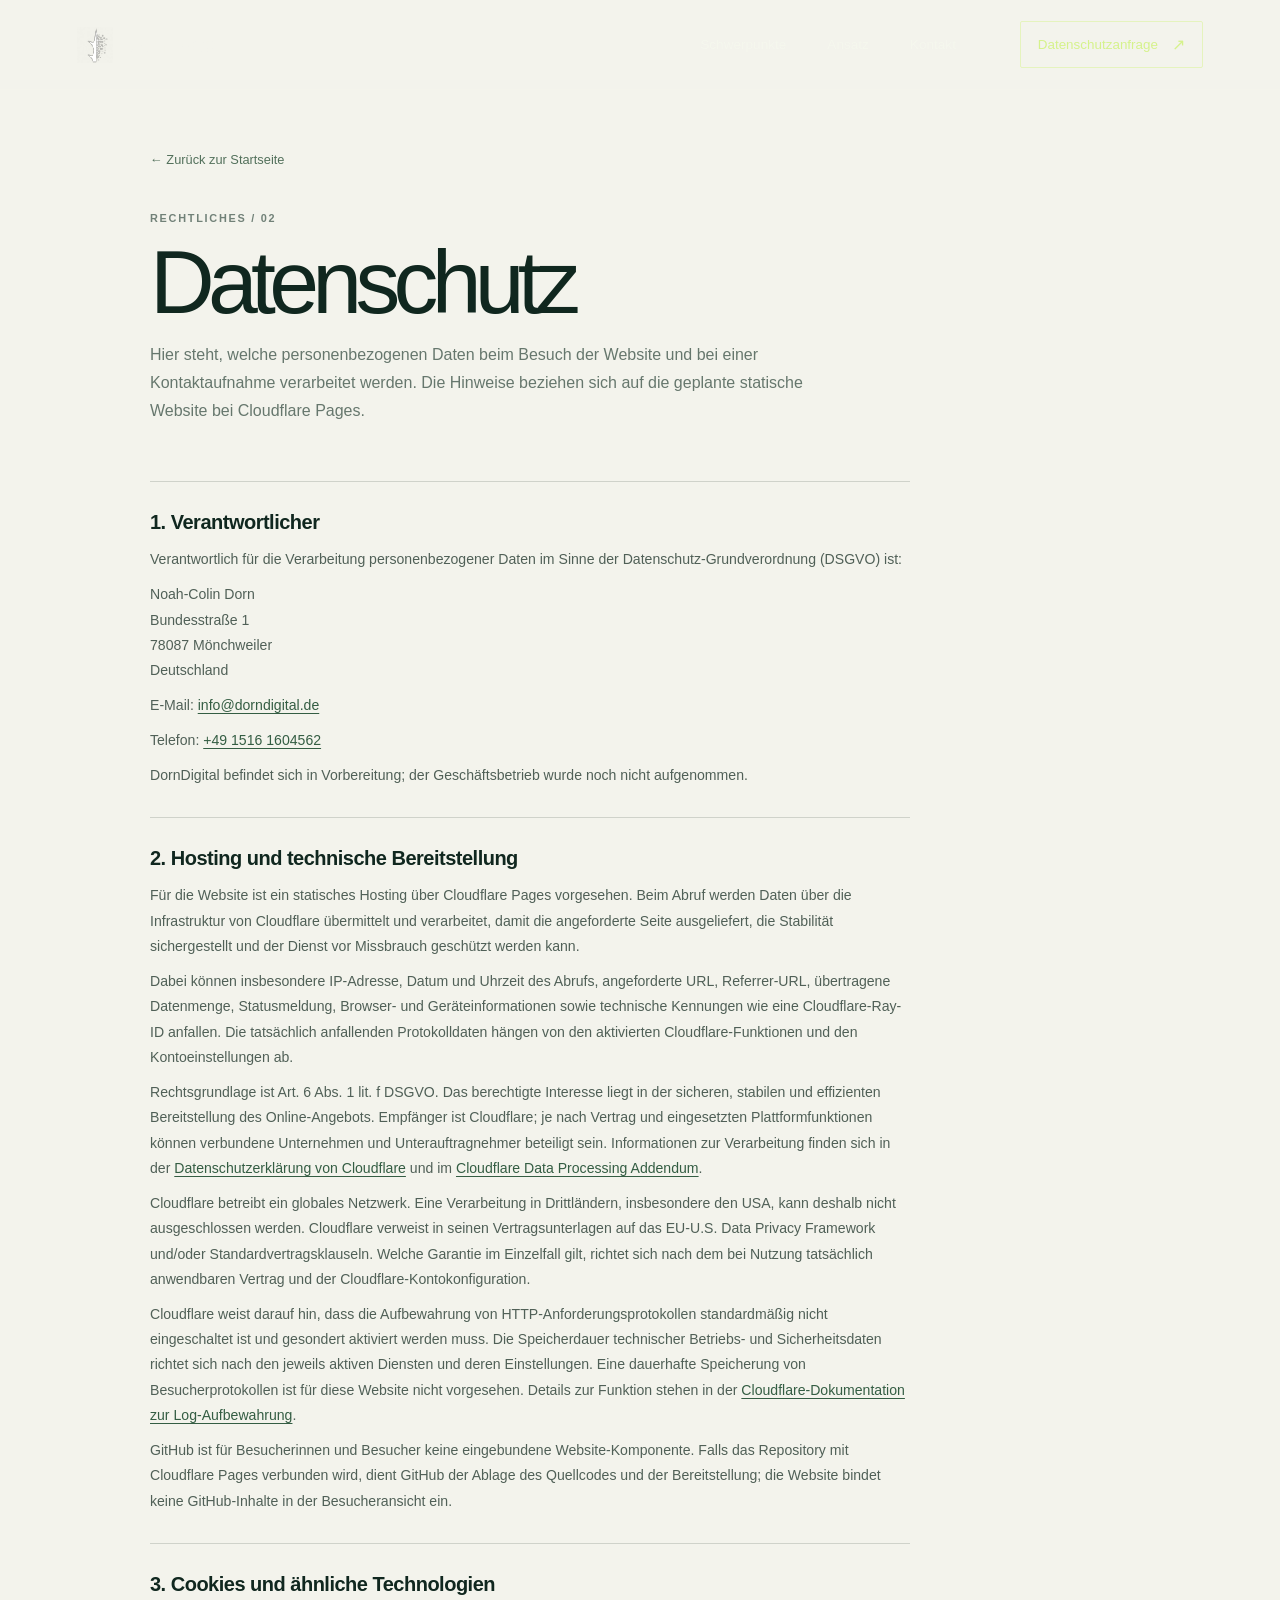
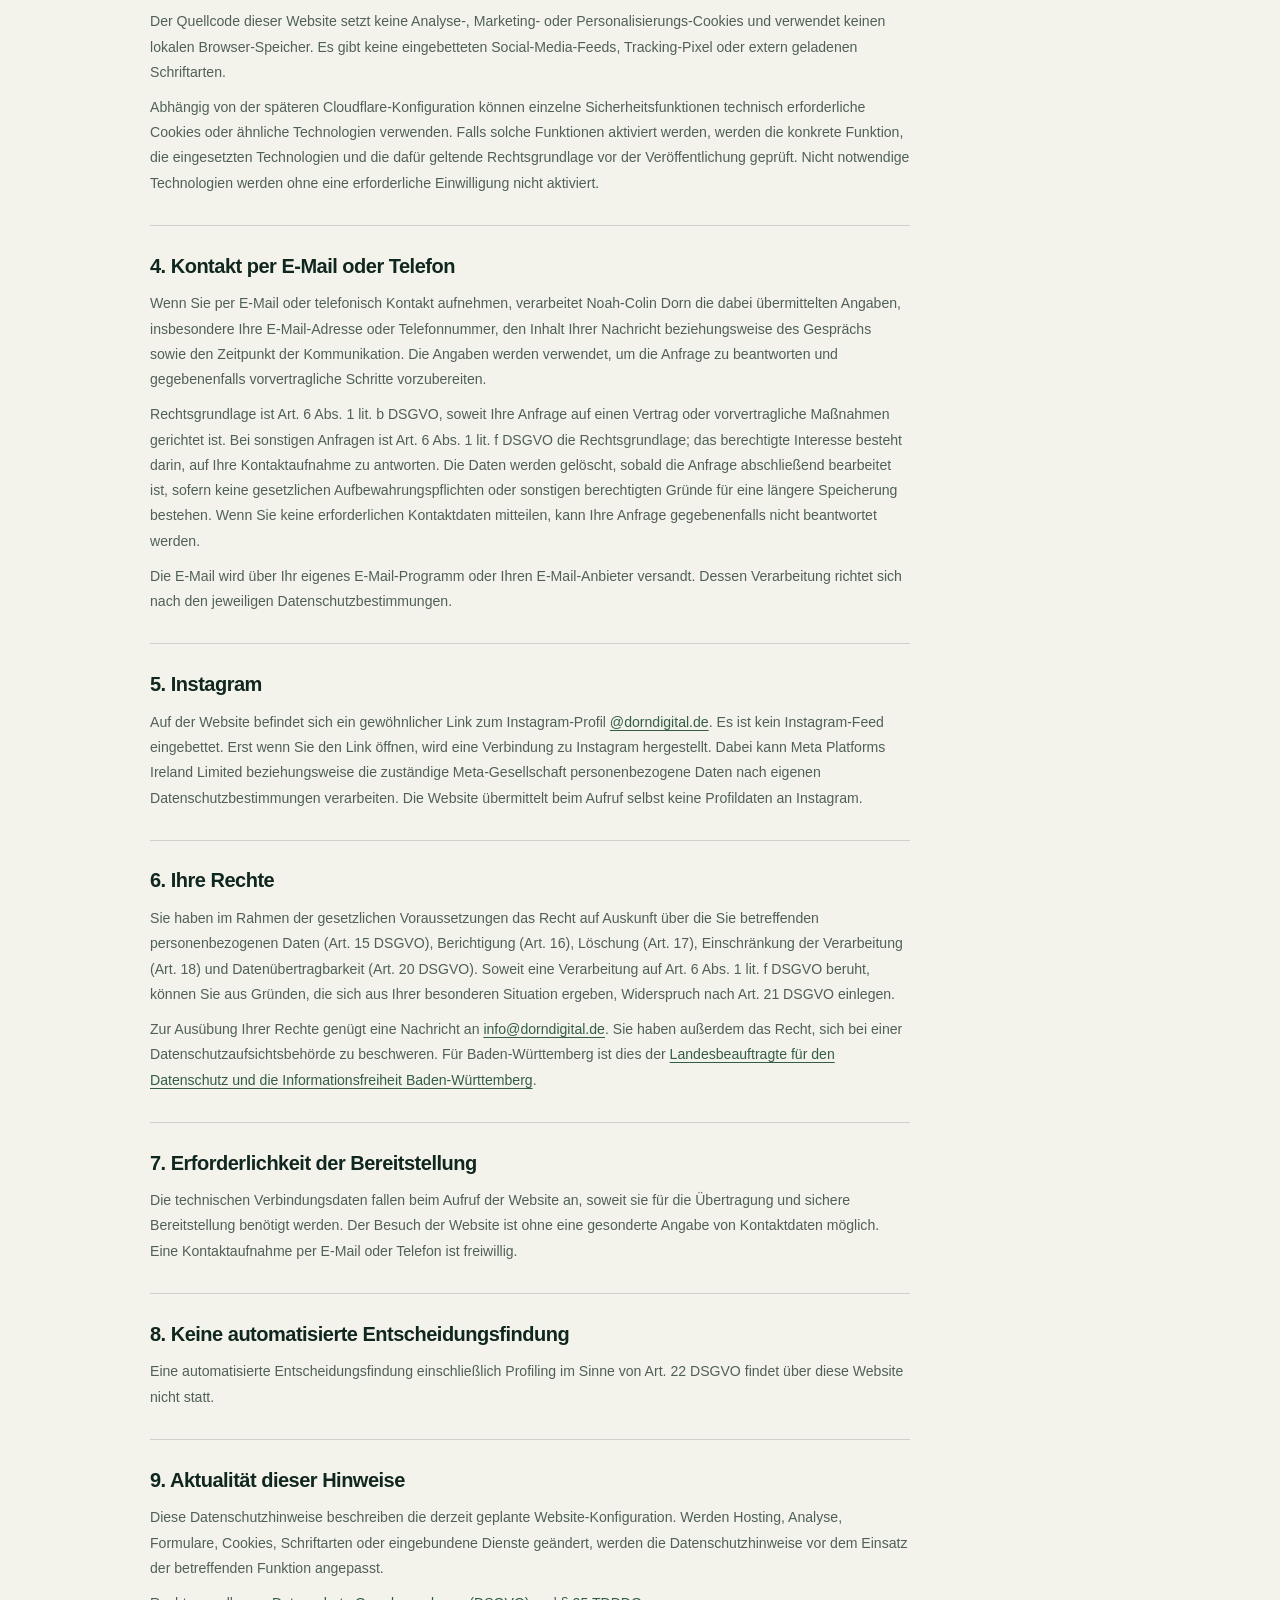
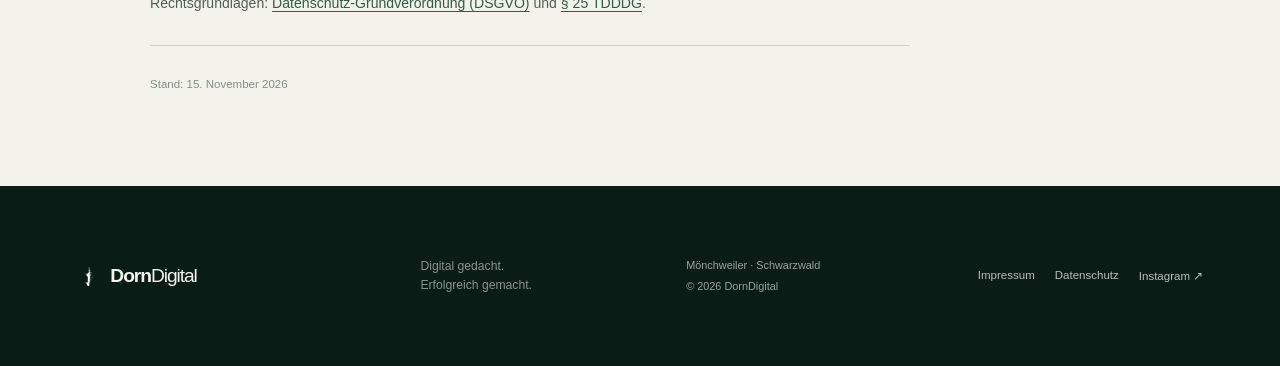
==== commit 4712a6b5: "Fix privacy page logo and favicon paths" ====
--- a/datenschutz/index.html
+++ b/datenschutz/index.html
@@ -6,13 +6,13 @@
   <meta name="theme-color" content="#10271f">
   <meta name="description" content="Datenschutzhinweise für dorndigital.de.">
   <title>Datenschutz — DornDigital</title>
-  <link rel="icon" href="/assets/favicon.svg" type="image/svg+xml">
+  <link rel="icon" href="/favicon.svg" type="image/svg+xml">
   <link rel="stylesheet" href="/styles.css">
 </head>
 <body>
   <a class="skip-link" href="#inhalt">Zum Inhalt springen</a>
   <header class="site-header">
-    <a class="brand" href="/" aria-label="DornDigital – Startseite"><img class="brand-mark" src="/assets/mark.svg" alt="" width="31" height="38"><span class="brand-name"><strong>Dorn</strong><span>Digital</span></span></a>
+    <a class="brand" href="/" aria-label="DornDigital – Startseite"><img class="brand-mark" src="/dorndigital-logo-mark.svg" alt="" width="31" height="38"><span class="brand-name"><strong>Dorn</strong><span>Digital</span></span></a>
     <nav class="desktop-nav" aria-label="Hauptnavigation"><a href="/#schwerpunkte">Schwerpunkte</a><a href="/#ansatz">Ansatz</a><a href="/#kontakt">Kontakt</a></nav>
     <a class="header-cta" href="mailto:info@dorndigital.de?subject=Datenschutzanfrage">Datenschutzanfrage <span aria-hidden="true">↗</span></a>
   </header>
@@ -78,7 +78,7 @@
     </div>
   </main>
   <footer class="site-footer">
-    <a class="brand footer-brand" href="/" aria-label="DornDigital – Startseite"><img class="brand-mark" src="/assets/mark.svg" alt="" width="27" height="34"><span class="brand-name"><strong>Dorn</strong><span>Digital</span></span></a>
+    <a class="brand footer-brand" href="/" aria-label="DornDigital – Startseite"><img class="brand-mark" src="/dorndigital-logo-mark.svg" alt="" width="27" height="34"><span class="brand-name"><strong>Dorn</strong><span>Digital</span></span></a>
     <p class="footer-slogan">Digital gedacht.<br>Erfolgreich gemacht.</p>
     <div class="footer-meta"><span>Mönchweiler · Schwarzwald</span><span>© 2026 DornDigital</span></div>
     <nav class="footer-links" aria-label="Rechtliche Informationen"><a href="/impressum/">Impressum</a><a href="/datenschutz/" aria-current="page">Datenschutz</a><a href="https://www.instagram.com/dorndigital.de/" target="_blank" rel="noopener noreferrer">Instagram ↗</a></nav>
--- a/styles.css
+++ b/styles.css
@@ -27,7 +27,7 @@
 
 .site-header { position: absolute; z-index: 10; top: 0; left: 0; display: flex; width: 100%; height: 90px; align-items: center; justify-content: space-between; padding: 0 var(--page-gutter); border-bottom: 1px solid rgba(245, 247, 238, .12); color: var(--paper); }
 .brand { display: inline-flex; min-width: max-content; align-items: center; gap: .66rem; color: inherit; text-decoration: none; }
-.brand-mark { width: 27px; height: 36px; filter: invert(1); }
+.brand-mark { width: 36px; height: 36px; object-fit: contain; }
 .brand-name { display: inline-flex; align-items: baseline; font-size: 1.32rem; letter-spacing: -.055em; }
 .brand-name strong { font-weight: 720; }
 .brand-name > span { font-weight: 300; }
@@ -48,30 +48,30 @@
 .eyebrow { display: flex; align-items: center; gap: .7rem; margin: 0 0 1.8rem; color: var(--sage); }
 .status-dot { display: inline-block; width: 7px; height: 7px; flex: none; border-radius: 50%; background: var(--sage); box-shadow: 0 0 0 4px rgba(213, 242, 139, .12); }
 .eyebrow-divider { color: rgba(241, 244, 233, .4); }
-.hero h1 { margin: 0; font-size: clamp(4.1rem, 8.4vw, 8.05rem); font-weight: 520; line-height: .91; letter-spacing: -.075em; }
+.hero h1 { margin: 0; font-size: clamp(4.1rem, 8.4vw, 8.05rem); font-weight: 520; line-height: 1.02; letter-spacing: -.075em; }
 .hero h1 em { color: var(--sage); font-style: normal; }
 .hero-intro { max-width: 510px; margin: 2rem 0 0; color: rgba(243, 243, 236, .77); font-size: clamp(1rem, 1.45vw, 1.12rem); line-height: 1.75; }
 .hero-actions { display: flex; flex-wrap: wrap; align-items: center; gap: 1.8rem; margin-top: 2.15rem; }
 .button { display: inline-flex; min-height: 53px; align-items: center; justify-content: center; gap: 1.25rem; padding: .9rem 1.18rem; text-align: center; text-decoration: none; transition: transform .2s ease, background .2s ease, box-shadow .2s ease; }
 .button-primary { background: var(--sage); color: var(--forest-deep); font-size: .9rem; font-weight: 700; box-shadow: 0 0 0 1px rgba(213, 242, 139, .2); }
 .button-primary:hover { transform: translateY(-2px); background: #e2ffa4; box-shadow: 0 9px 28px rgba(148, 202, 86, .19); }
-.button-arrow { display: inline-grid; width: 23px; height: 23px; place-items: center; border: 1px solid rgba(16, 39, 31, .35); border-radius: 50%; font-size: .95rem; }
-.text-link, .inline-link { display: inline-flex; align-items: center; gap: .8rem; width: fit-content; color: var(--paper); font-size: .84rem; text-decoration: none; }
-.text-link span { color: var(--sage); font-size: 1.05rem; transition: transform .2s ease; }
-.text-link:hover span { transform: translateY(3px); }
+.text-link, .inline-link { display: inline-flex; align-items: center; width: fit-content; color: var(--paper); font-size: .84rem; text-decoration: none; }
+.text-link:hover, .inline-link:hover { text-decoration: underline; text-underline-offset: 4px; }
 .hero-note { margin: 1.3rem 0 0; color: rgba(243, 243, 236, .51); font-size: .77rem; }
 .hero-art { display: flex; min-height: 480px; flex-direction: column; justify-content: space-between; align-self: center; overflow: hidden; border: 1px solid rgba(241, 245, 233, .2); background: rgba(9, 25, 19, .35); }
 .art-topline { display: flex; justify-content: space-between; gap: 1rem; padding: 1.1rem 1.2rem; color: rgba(240, 244, 232, .68); font-size: .62rem; letter-spacing: .12em; }
-.art-mark { position: absolute; top: 14%; left: 50%; width: min(62%, 330px); height: 71%; transform: translateX(-42%); opacity: .93; filter: invert(1) sepia(.27) saturate(.7) hue-rotate(36deg); }
-.art-crosshair { position: absolute; top: 50%; left: 50%; width: 72%; height: 65%; transform: translate(-50%, -45%); }
-.art-crosshair i { position: absolute; width: 5px; height: 5px; border: 1px solid var(--sage); border-radius: 50%; opacity: .8; }
-.art-crosshair i:nth-child(1) { top: 14%; left: 10%; }.art-crosshair i:nth-child(2) { top: 14%; right: 10%; }.art-crosshair i:nth-child(3) { bottom: 14%; left: 10%; }.art-crosshair i:nth-child(4) { right: 10%; bottom: 14%; }
-.art-axis { position: absolute; top: 18%; bottom: 18%; left: 50%; width: 1px; background: linear-gradient(transparent, rgba(213, 242, 139, .5) 20%, rgba(213, 242, 139, .5) 80%, transparent); }
-.art-caption { position: relative; z-index: 1; display: flex; align-items: center; gap: .6rem; align-self: flex-end; margin: auto 1.1rem 1.2rem; color: rgba(240, 244, 232, .72); font-size: .65rem; }
-.caption-rule { display: inline-block; width: 36px; height: 1px; background: var(--sage); }
-.art-index { position: absolute; right: .8rem; bottom: 1.65rem; color: rgba(240, 244, 232, .13); font-size: .72rem; font-weight: 700; letter-spacing: .12em; }
+.art-mark { position: absolute; z-index: 0; top: 6%; right: -1%; width: min(78%, 400px); height: 88%; object-fit: contain; opacity: .3; }
+.art-flow { position: relative; z-index: 1; display: grid; width: 100%; grid-template-columns: minmax(0, 1fr) minmax(42px, .42fr) minmax(0, 1fr); align-items: center; margin: auto; padding: 0 clamp(1rem, 3vw, 1.8rem); }
+.art-stage { display: flex; min-height: 132px; flex-direction: column; justify-content: center; gap: .7rem; padding: 1rem; border: 1px solid rgba(213, 242, 139, .38); background: rgba(10, 28, 22, .4); }
+.art-stage > span { color: var(--sage); font-size: .6rem; font-weight: 650; letter-spacing: .1em; text-transform: uppercase; }
+.art-stage strong { color: var(--paper); font-size: clamp(.9rem, 1.45vw, 1.18rem); font-weight: 550; line-height: 1.12; letter-spacing: -.035em; }
+.art-connector { position: relative; height: 1px; background: rgba(213, 242, 139, .68); }
+.art-connector::before, .art-connector::after { position: absolute; top: 50%; width: 7px; height: 7px; border: 1px solid var(--sage); border-radius: 50%; background: var(--forest); content: ""; transform: translateY(-50%); }
+.art-connector::before { left: 0; }.art-connector::after { right: 0; }
+.art-caption { position: relative; z-index: 1; align-self: center; margin: auto 1.1rem 1.2rem; color: rgba(240, 244, 232, .78); font-size: .68rem; letter-spacing: .02em; text-align: center; }
 .hero-bottom { position: absolute; right: var(--page-gutter); bottom: 2rem; left: var(--page-gutter); display: flex; justify-content: space-between; color: rgba(240, 244, 232, .5); font-size: .67rem; letter-spacing: .09em; text-transform: uppercase; }
-.hero-bottom a { display: flex; gap: .65rem; color: var(--sage-soft); text-decoration: none; }
+.hero-bottom a { display: flex; color: var(--sage-soft); text-decoration: none; }
+.hero-bottom a:hover { text-decoration: underline; text-underline-offset: 4px; }
 
 .section-pad { padding-right: var(--page-gutter); padding-left: var(--page-gutter); }
 .intro-section { padding-top: clamp(6rem, 10vw, 9.5rem); padding-bottom: clamp(5.2rem, 8vw, 8rem); }
@@ -83,7 +83,6 @@
 .intro-text { max-width: 465px; color: #52625a; font-size: .98rem; line-height: 1.85; }
 .intro-text p { margin: 0 0 1.15rem; }
 .inline-link { margin-top: .7rem; color: var(--forest); font-weight: 650; }
-.inline-link span { color: #577c5e; font-size: 1.05rem; }
 .principles { display: grid; grid-template-columns: repeat(3, 1fr); margin-top: clamp(4.2rem, 8vw, 8rem); border-top: 1px solid var(--line); }
 .principles > div { min-height: 165px; padding: 1.35rem 1rem 0 0; }
 .principles > div + div { padding-left: 1.5rem; border-left: 1px solid var(--line); }
@@ -101,7 +100,6 @@
 .focus-card { display: flex; min-height: 455px; flex-direction: column; padding: clamp(1.4rem, 3.3vw, 3rem); background: var(--forest); }
 .focus-card-sales { background: #17352a; }
 .card-top { display: flex; justify-content: space-between; color: var(--sage-soft); font-size: .65rem; }
-.card-symbol { display: grid; width: 33px; height: 33px; place-items: center; border: 1px solid rgba(213, 242, 139, .38); border-radius: 50%; color: var(--sage); font-size: 1rem; }
 .card-body { margin-top: auto; padding: 2rem 0 1.6rem; }
 .card-body h3 { margin: 0 0 1.05rem; font-size: clamp(2rem, 4vw, 3.45rem); font-weight: 500; line-height: .98; letter-spacing: -.065em; }
 .card-body p { max-width: 480px; margin: 0; color: rgba(239, 243, 232, .68); font-size: .9rem; line-height: 1.7; }
@@ -114,16 +112,15 @@
 .approach-head { display: flex; align-items: end; justify-content: space-between; gap: 4rem; margin: 2.7rem 0 3.1rem; }
 .approach-head > p { max-width: 350px; margin: 0 .5rem .35rem 0; color: #617167; font-size: .95rem; line-height: 1.75; }
 .steps { border-top: 1px solid var(--line); }
-.step { display: grid; min-height: 114px; grid-template-columns: 85px minmax(180px, .55fr) 1fr 32px; align-items: center; gap: 1.4rem; border-bottom: 1px solid var(--line); }
+.step { display: grid; min-height: 114px; grid-template-columns: 85px minmax(0, 1fr); align-items: center; gap: 1.4rem; border-bottom: 1px solid var(--line); }
 .step-number { align-self: start; padding-top: 1.8rem; color: #839286; font-size: .68rem; }
 .step h3 { margin: 0; font-size: clamp(1.35rem, 2.3vw, 2rem); font-weight: 520; letter-spacing: -.05em; }
 .step p { max-width: 390px; margin: 0; color: #65756b; font-size: .88rem; line-height: 1.65; }
-.step-mark { display: grid; width: 30px; height: 30px; place-items: center; border: 1px solid rgba(16, 39, 31, .23); border-radius: 50%; color: #587360; }
 .approach-note { margin: 1rem 0 0; color: #819087; font-size: .73rem; }
 
 .contact-section { position: relative; overflow: hidden; min-height: 550px; padding-top: clamp(4.5rem, 8vw, 7.3rem); padding-bottom: clamp(4.5rem, 8vw, 7.3rem); background: var(--forest-soft); color: var(--paper); }
-.contact-mark-wrap { position: absolute; top: -10%; right: 1%; width: min(38vw, 475px); height: 120%; opacity: .075; }
-.contact-mark-wrap img { width: 100%; height: 100%; object-fit: contain; filter: invert(1); }
+.contact-mark-wrap { position: absolute; top: -10%; right: 1%; width: min(38vw, 475px); height: 120%; opacity: .17; }
+.contact-mark-wrap img { width: 100%; height: 100%; object-fit: contain; }
 .contact-content { position: relative; z-index: 1; max-width: 760px; }
 .contact-eyebrow { margin: 2.8rem 0 .8rem; color: var(--sage); font-size: .76rem; font-weight: 650; letter-spacing: .14em; text-transform: uppercase; }
 .contact-content h2 { margin: 0; font-size: clamp(3rem, 6.4vw, 6.5rem); font-weight: 510; line-height: .98; letter-spacing: -.07em; }
@@ -133,15 +130,25 @@
 .contact-details { display: flex; flex-wrap: wrap; gap: 2rem; margin-top: 1.5rem; color: rgba(243, 243, 236, .67); font-size: .8rem; }
 .contact-details a { text-decoration-color: rgba(243, 243, 236, .35); text-underline-offset: 4px; }
 .contact-details a:hover { color: var(--sage); }
-
-.site-footer { display: grid; grid-template-columns: 1.2fr .9fr 1fr auto; align-items: end; gap: 2rem; min-height: 180px; padding: 2.5rem var(--page-gutter); background: var(--forest-deep); color: var(--paper); }
+.instagram-card { display: flex; width: min(100%, 570px); min-height: 84px; align-items: center; gap: 1rem; margin-top: 1.7rem; padding: 1rem 1.1rem; border: 1px solid rgba(213, 242, 139, .36); background: rgba(10, 28, 22, .25); color: var(--paper); text-decoration: none; transition: border-color .2s ease, background .2s ease, transform .2s ease; }
+.instagram-card:hover { transform: translateY(-2px); border-color: var(--sage); background: rgba(10, 28, 22, .48); }
+.instagram-card-icon { display: grid; width: 42px; height: 42px; flex: none; place-items: center; border: 1px solid rgba(213, 242, 139, .4); border-radius: 50%; color: var(--sage); }
+.instagram-card-icon svg { width: 21px; height: 21px; stroke: currentColor; stroke-width: 1.5; }
+.instagram-card-icon .instagram-dot { fill: currentColor; stroke: none; }
+.instagram-card-copy { display: flex; flex-direction: column; gap: .3rem; }
+.instagram-card-label { color: rgba(243, 243, 236, .54); font-size: .62rem; letter-spacing: .12em; text-transform: uppercase; }
+.instagram-card-copy strong { font-size: 1rem; font-weight: 600; }
+.instagram-card-visit { margin-left: auto; padding: .55rem .7rem; border: 1px solid rgba(213, 242, 139, .4); color: var(--sage); font-size: .72rem; white-space: nowrap; }
+
+.site-footer { display: grid; grid-template-columns: 1.2fr .9fr 1fr auto; align-items: center; gap: 2rem; min-height: 180px; padding: 2.5rem var(--page-gutter); background: var(--forest-deep); color: var(--paper); }
 .footer-brand { align-self: center; }
 .footer-brand .brand-mark { width: 23px; height: 31px; }
 .footer-brand .brand-name { font-size: 1.2rem; }
 .footer-slogan { align-self: center; margin: 0; color: rgba(243, 243, 236, .55); font-size: .76rem; line-height: 1.55; }
-.footer-meta { display: flex; flex-direction: column; gap: .55rem; color: rgba(243, 243, 236, .48); font-size: .68rem; }
+.footer-meta { display: flex; flex-direction: column; gap: .55rem; color: rgba(243, 243, 236, .62); font-size: .68rem; }
 .footer-links { display: flex; flex-wrap: wrap; justify-content: flex-end; gap: 1.25rem; color: rgba(243, 243, 236, .75); font-size: .72rem; }
 .footer-links a { text-decoration: none; }.footer-links a:hover { color: var(--sage); }
+.footer-copyright { color: rgba(243, 243, 236, .48); font-size: .65rem; }
 
 /* Legal information pages */
 .legal-main { min-height: calc(100vh - 180px); padding: 150px var(--page-gutter) 6rem; background: var(--paper); }
@@ -166,15 +173,15 @@
   .hero { min-height: 760px; grid-template-columns: minmax(0, 1fr) minmax(260px, .72fr); gap: 2rem; }
   .hero h1 { font-size: clamp(4rem, 8.1vw, 6rem); }
   .hero-art { min-height: 420px; }
-  .site-footer { grid-template-columns: 1fr 1fr; align-items: center; }
+  .site-footer { grid-template-columns: 1.2fr .9fr 1fr; align-items: center; gap: 1.25rem; }
   .footer-meta { align-self: center; }
-  .footer-links { justify-content: flex-start; }
+  .footer-links { grid-column: 1 / -1; justify-content: flex-start; padding-top: 1rem; border-top: 1px solid rgba(243, 243, 236, .16); }
 }
 @media (max-width: 760px) {
   :root { --page-gutter: 1.3rem; }
   html { scroll-padding-top: 4rem; }
   .site-header { height: 72px; }
-  .brand-mark { width: 23px; height: 31px; }
+  .brand-mark { width: 30px; height: 30px; }
   .brand-name { font-size: 1.16rem; }
   .desktop-nav { display: none; }
   .header-cta { margin-left: auto; margin-right: .85rem; padding: .65rem .72rem; gap: .5rem; font-size: .73rem; }
@@ -189,12 +196,17 @@
   .hero::before { background-size: 52px 52px; }
   .hero-copy { padding-top: 0; }
   .eyebrow { margin-bottom: 1.35rem; font-size: .62rem; }
-  .hero h1 { font-size: clamp(3.7rem, 15vw, 6.3rem); }
+  .hero h1 { font-size: clamp(3.7rem, 15vw, 6.3rem); line-height: 1.02; }
   .hero-intro { max-width: 540px; margin-top: 1.55rem; font-size: .96rem; }
   .hero-actions { align-items: flex-start; flex-direction: column; gap: 1.25rem; margin-top: 1.6rem; }
   .hero-note { max-width: 290px; font-size: .72rem; line-height: 1.6; }
   .hero-art { min-height: 350px; }
-  .art-mark { top: 12%; height: 76%; }
+  .art-mark { top: 6%; right: -1%; width: 78%; height: 88%; }
+  .art-flow { grid-template-columns: minmax(0, 1fr) minmax(25px, .32fr) minmax(0, 1fr); padding: 0 1rem; }
+  .art-stage { min-height: 118px; gap: .55rem; padding: .7rem; }
+  .art-stage > span { font-size: .52rem; letter-spacing: .07em; }
+  .art-stage strong { font-size: .84rem; }
+  .art-caption { font-size: .61rem; }
   .art-topline { font-size: .55rem; }
   .hero-bottom { bottom: 1.3rem; gap: 1rem; font-size: .55rem; letter-spacing: .065em; }
   .hero-bottom a { white-space: nowrap; }
@@ -215,23 +227,28 @@
   .focus-disclaimer .status-dot { margin-top: .3rem; }
   .approach-section { padding-top: 5rem; padding-bottom: 5rem; }
   .approach-head { align-items: flex-start; flex-direction: column; gap: 1.35rem; margin: 2rem 0 2.2rem; }
-  .step { min-height: 110px; grid-template-columns: 36px 1fr 27px; gap: .8rem; }
+  .step { min-height: 110px; grid-template-columns: 36px 1fr; gap: .8rem; }
   .step-number { padding-top: 1.55rem; font-size: .59rem; }
   .step h3 { margin-bottom: .35rem; font-size: 1.35rem; }
   .step p { font-size: .78rem; }
-  .step-mark { width: 26px; height: 26px; font-size: .82rem; }
   .approach-note { max-width: 330px; line-height: 1.6; }
   .contact-section { min-height: 0; padding-top: 4.8rem; padding-bottom: 4.8rem; }
-  .contact-mark-wrap { top: 8%; right: -18%; width: 72vw; height: 80%; opacity: .055; }
+  .contact-mark-wrap { top: 8%; right: -18%; width: 72vw; height: 80%; opacity: .12; }
   .contact-eyebrow { margin-top: 2.2rem; }
   .contact-content h2 { font-size: clamp(3rem, 12vw, 5.2rem); }
   .contact-copy { font-size: .9rem; }
   .button-large { width: 100%; justify-content: space-between; font-size: .84rem; }
   .contact-details { gap: 1.2rem; font-size: .75rem; }
-  .site-footer { grid-template-columns: 1fr 1fr; gap: 1.6rem 1rem; min-height: 0; padding-top: 2.3rem; padding-bottom: 2.3rem; }
-  .footer-brand { grid-column: 1 / -1; }
-  .footer-slogan { align-self: start; font-size: .72rem; }
-  .footer-meta { gap: .5rem; font-size: .63rem; }
+  .instagram-card { min-height: 78px; gap: .8rem; margin-top: 1.4rem; padding: .85rem; }
+  .instagram-card-icon { width: 38px; height: 38px; }
+  .instagram-card-copy strong { font-size: .88rem; }
+  .instagram-card-visit { padding: .45rem .55rem; font-size: .66rem; }
+  .site-footer { grid-template-columns: minmax(0, 1.1fr) minmax(0, .78fr) minmax(0, 1fr); gap: 1.6rem .7rem; min-height: 0; padding-top: 2.3rem; padding-bottom: 2.3rem; }
+  .footer-brand { grid-column: auto; gap: .4rem; }
+  .footer-brand .brand-mark { width: 25px; height: 25px; }
+  .footer-brand .brand-name { font-size: .95rem; }
+  .footer-slogan { align-self: center; font-size: .6rem; line-height: 1.35; }
+  .footer-meta { align-self: center; gap: .5rem; font-size: .6rem; line-height: 1.4; }
   .footer-links { grid-column: 1 / -1; gap: 1rem; padding-top: 1rem; border-top: 1px solid rgba(243, 243, 236, .16); font-size: .68rem; }
   .legal-main { padding-top: 120px; padding-bottom: 4rem; }
   .legal-back { margin-bottom: 2rem; }
@@ -247,6 +264,12 @@
   .brand-name { font-size: 1.05rem; }
   .header-cta { margin-right: .6rem; padding: .58rem .55rem; font-size: .67rem; }
   .hero-bottom { font-size: .48rem; }
+  .site-footer { grid-template-columns: minmax(0, 1.08fr) minmax(0, .82fr) minmax(0, 1fr); gap: 1.4rem .45rem; }
+  .footer-brand { gap: .3rem; }
+  .footer-brand .brand-mark { width: 23px; height: 23px; }
+  .footer-brand .brand-name { font-size: .84rem; }
+  .footer-slogan, .footer-meta { font-size: .54rem; }
+  .footer-links { gap: .75rem; font-size: .63rem; }
 }
 @media (prefers-reduced-motion: reduce) {
   *, *::before, *::after { scroll-behavior: auto !important; transition-duration: .01ms !important; animation-duration: .01ms !important; animation-iteration-count: 1 !important; }
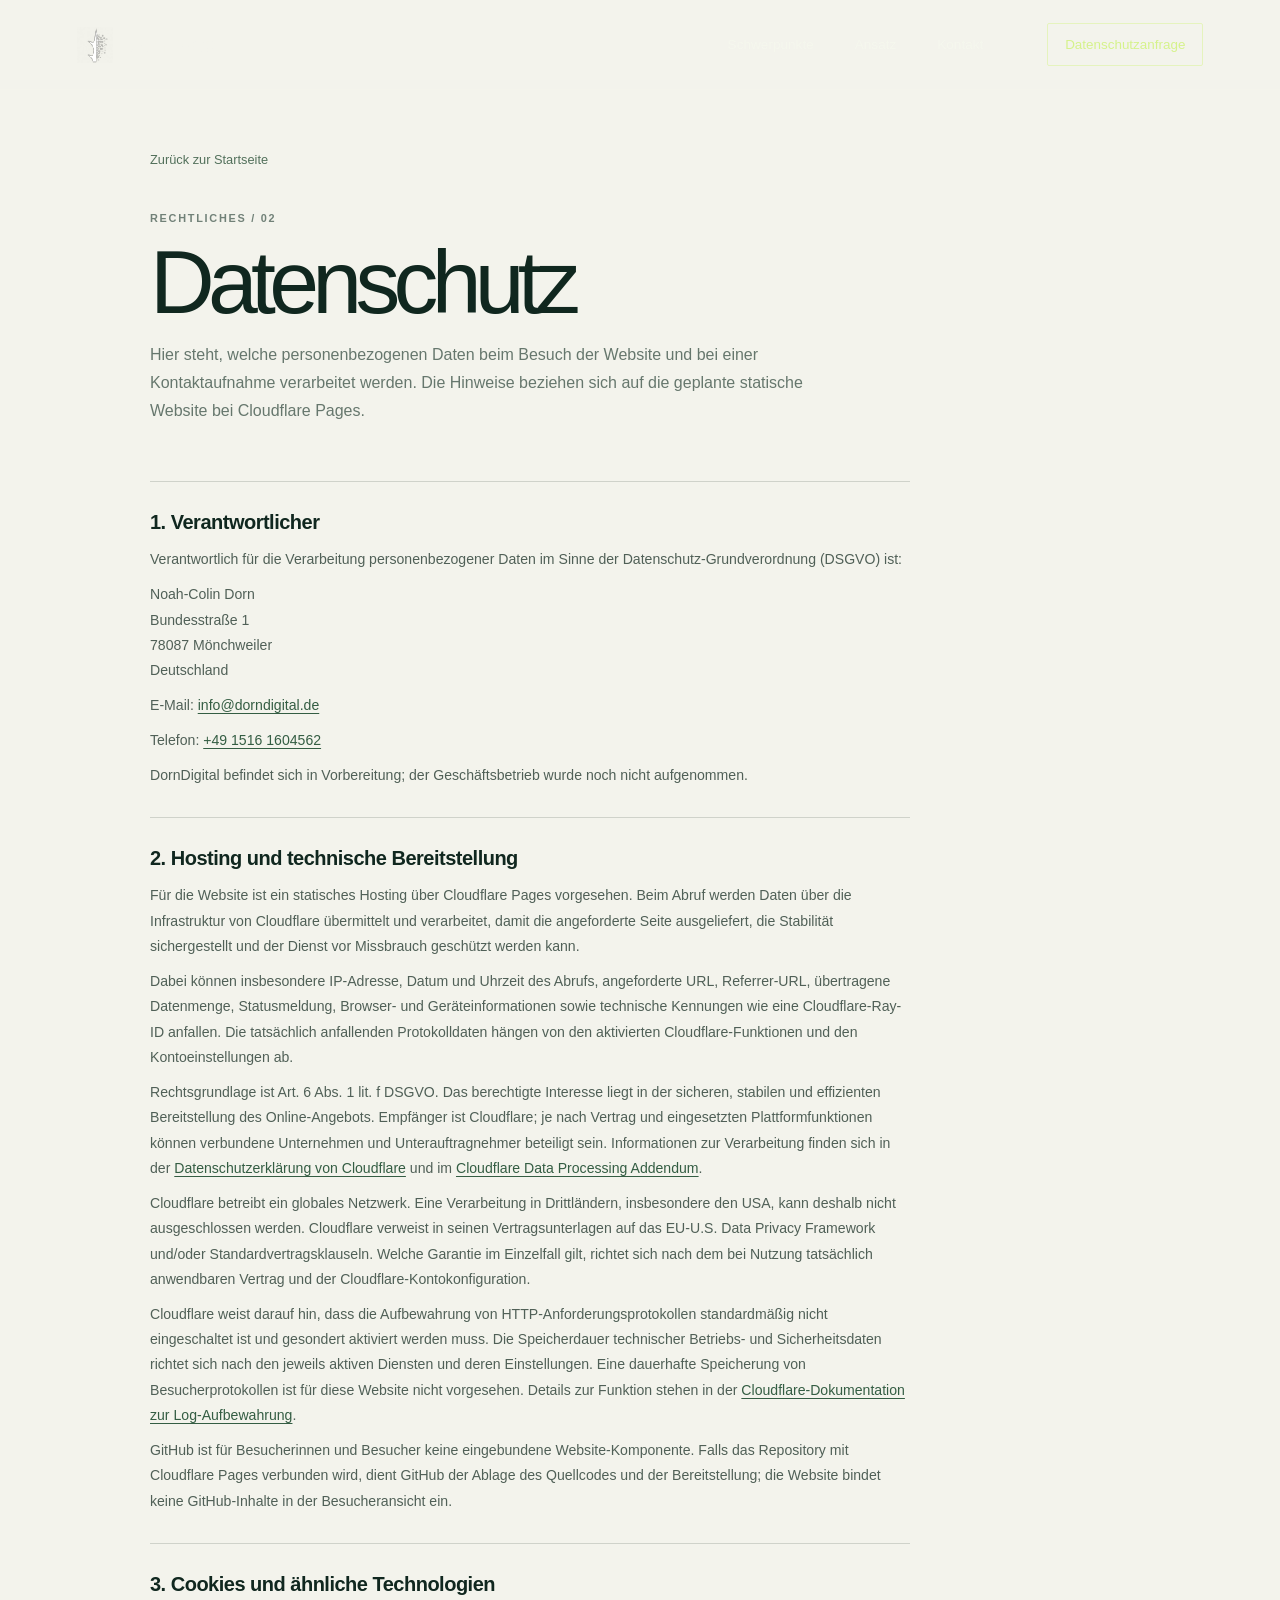
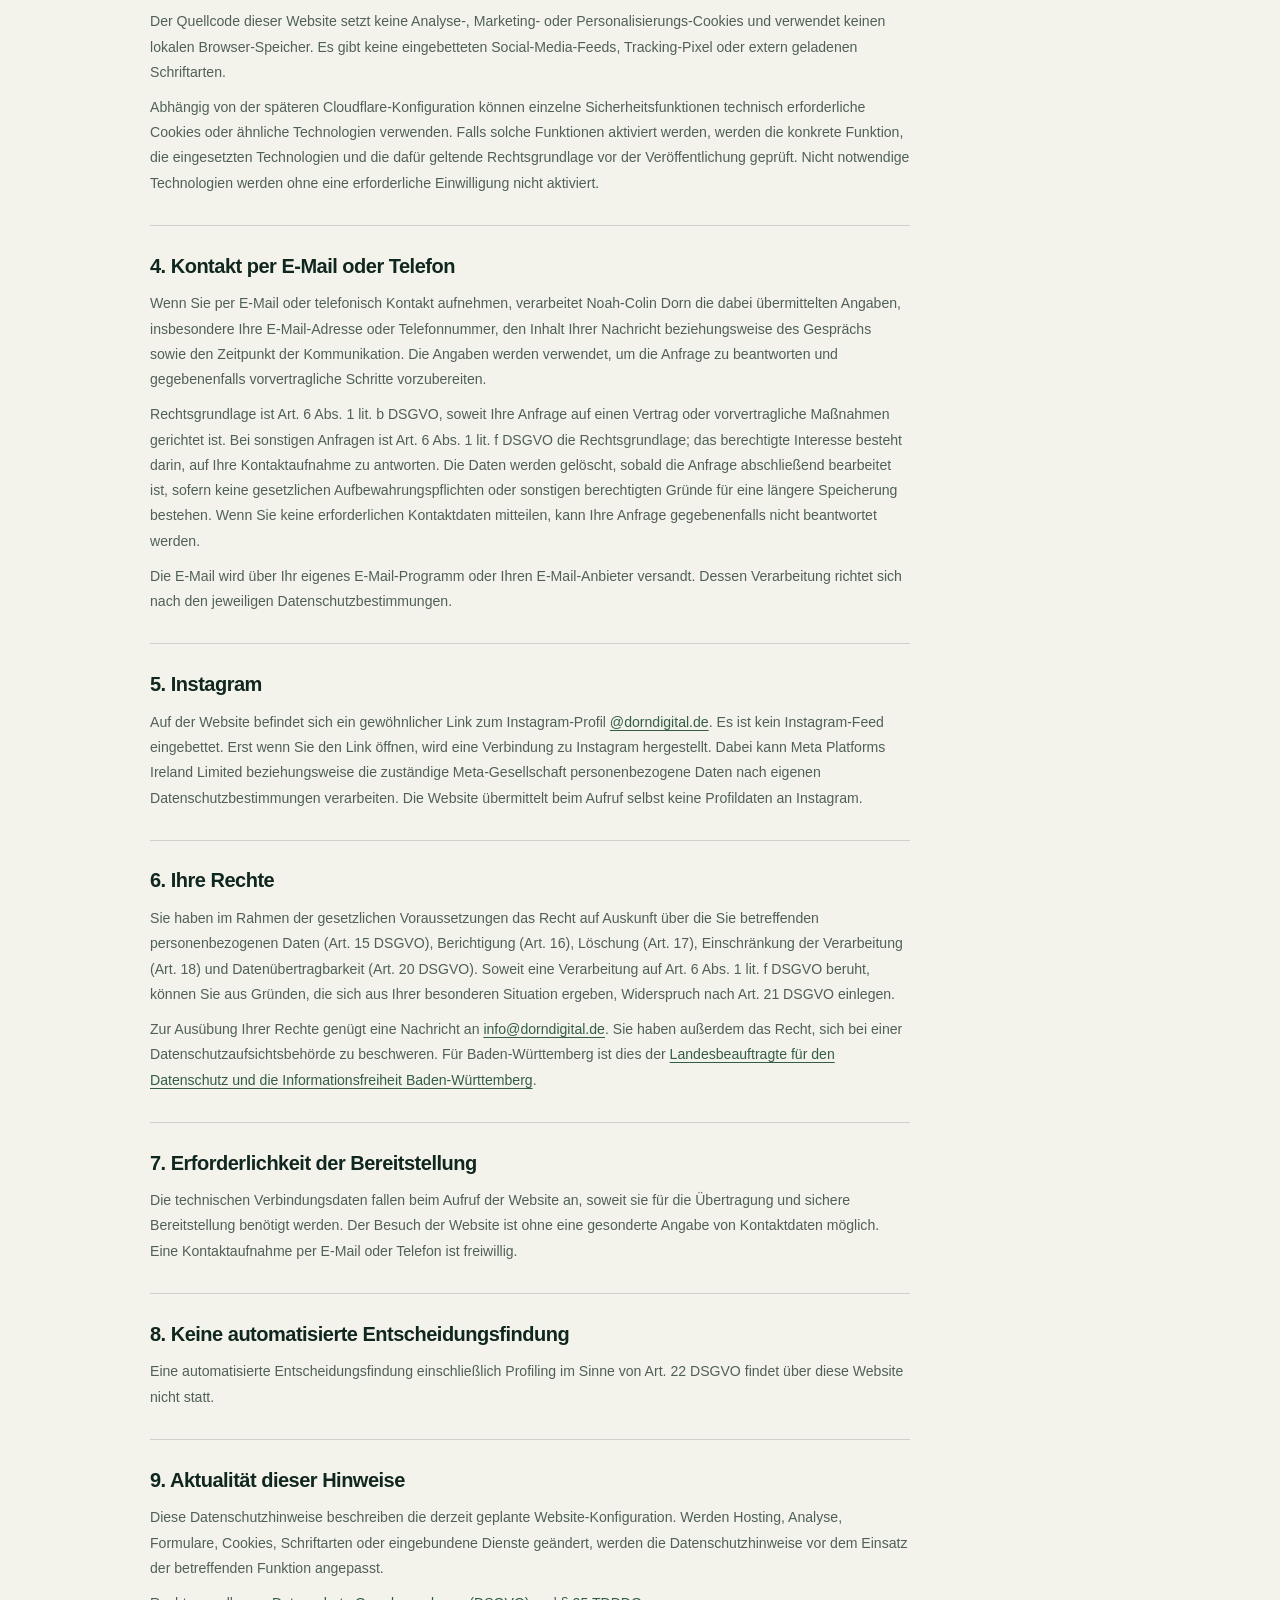
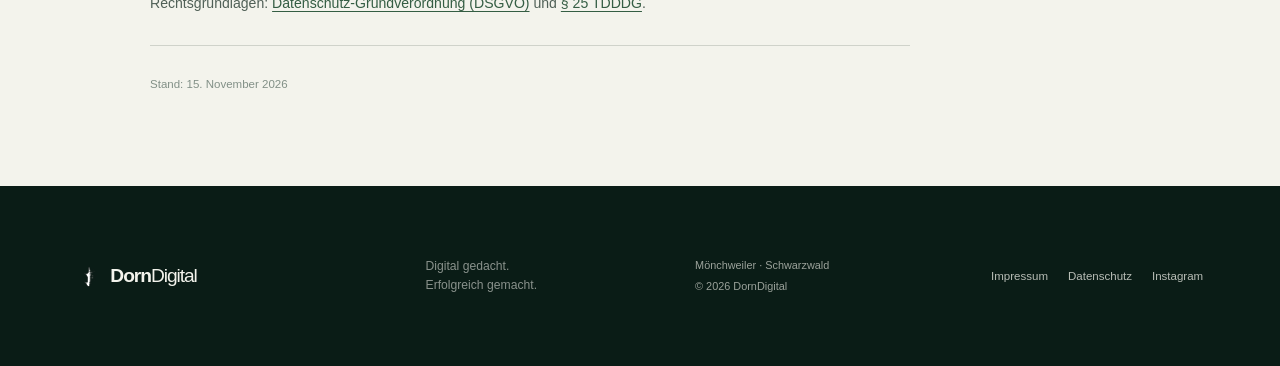
==== commit dce3bebb: "Remove decorative arrows from privacy page" ====
--- a/datenschutz/index.html
+++ b/datenschutz/index.html
@@ -14,11 +14,11 @@
   <header class="site-header">
     <a class="brand" href="/" aria-label="DornDigital – Startseite"><img class="brand-mark" src="/dorndigital-logo-mark.svg" alt="" width="31" height="38"><span class="brand-name"><strong>Dorn</strong><span>Digital</span></span></a>
     <nav class="desktop-nav" aria-label="Hauptnavigation"><a href="/#schwerpunkte">Schwerpunkte</a><a href="/#ansatz">Ansatz</a><a href="/#kontakt">Kontakt</a></nav>
-    <a class="header-cta" href="mailto:info@dorndigital.de?subject=Datenschutzanfrage">Datenschutzanfrage <span aria-hidden="true">↗</span></a>
+    <a class="header-cta" href="mailto:info@dorndigital.de?subject=Datenschutzanfrage">Datenschutzanfrage</a>
   </header>
   <main class="legal-main" id="inhalt">
     <div class="legal-wrap">
-      <a class="legal-back" href="/">← Zurück zur Startseite</a>
+      <a class="legal-back" href="/">Zurück zur Startseite</a>
       <p class="legal-eyebrow">Rechtliches / 02</p>
       <h1>Datenschutz</h1>
       <p class="legal-lead">Hier steht, welche personenbezogenen Daten beim Besuch der Website und bei einer Kontaktaufnahme verarbeitet werden. Die Hinweise beziehen sich auf die geplante statische Website bei Cloudflare Pages.</p>
@@ -81,7 +81,7 @@
     <a class="brand footer-brand" href="/" aria-label="DornDigital – Startseite"><img class="brand-mark" src="/dorndigital-logo-mark.svg" alt="" width="27" height="34"><span class="brand-name"><strong>Dorn</strong><span>Digital</span></span></a>
     <p class="footer-slogan">Digital gedacht.<br>Erfolgreich gemacht.</p>
     <div class="footer-meta"><span>Mönchweiler · Schwarzwald</span><span>© 2026 DornDigital</span></div>
-    <nav class="footer-links" aria-label="Rechtliche Informationen"><a href="/impressum/">Impressum</a><a href="/datenschutz/" aria-current="page">Datenschutz</a><a href="https://www.instagram.com/dorndigital.de/" target="_blank" rel="noopener noreferrer">Instagram ↗</a></nav>
+    <nav class="footer-links" aria-label="Rechtliche Informationen"><a href="/impressum/">Impressum</a><a href="/datenschutz/" aria-current="page">Datenschutz</a><a href="https://www.instagram.com/dorndigital.de/" target="_blank" rel="noopener noreferrer">Instagram</a></nav>
   </footer>
 </body>
 </html>
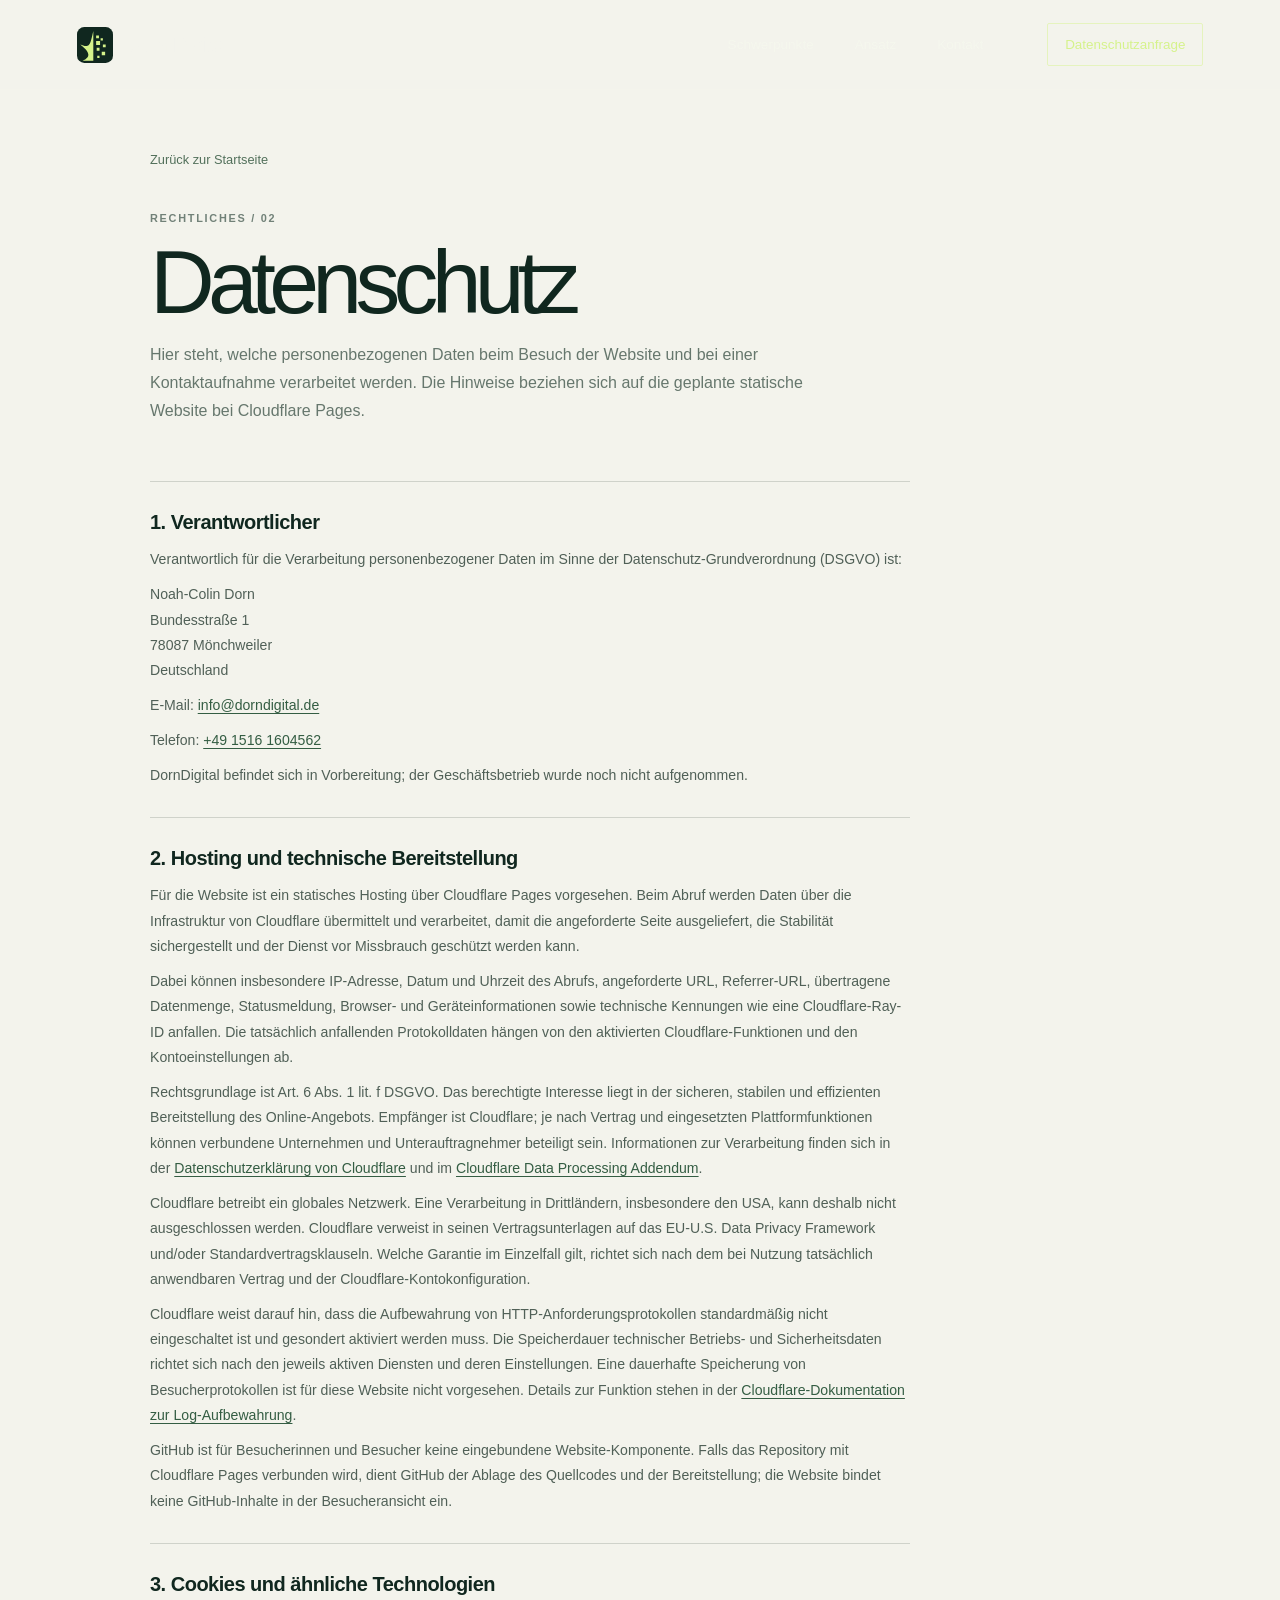
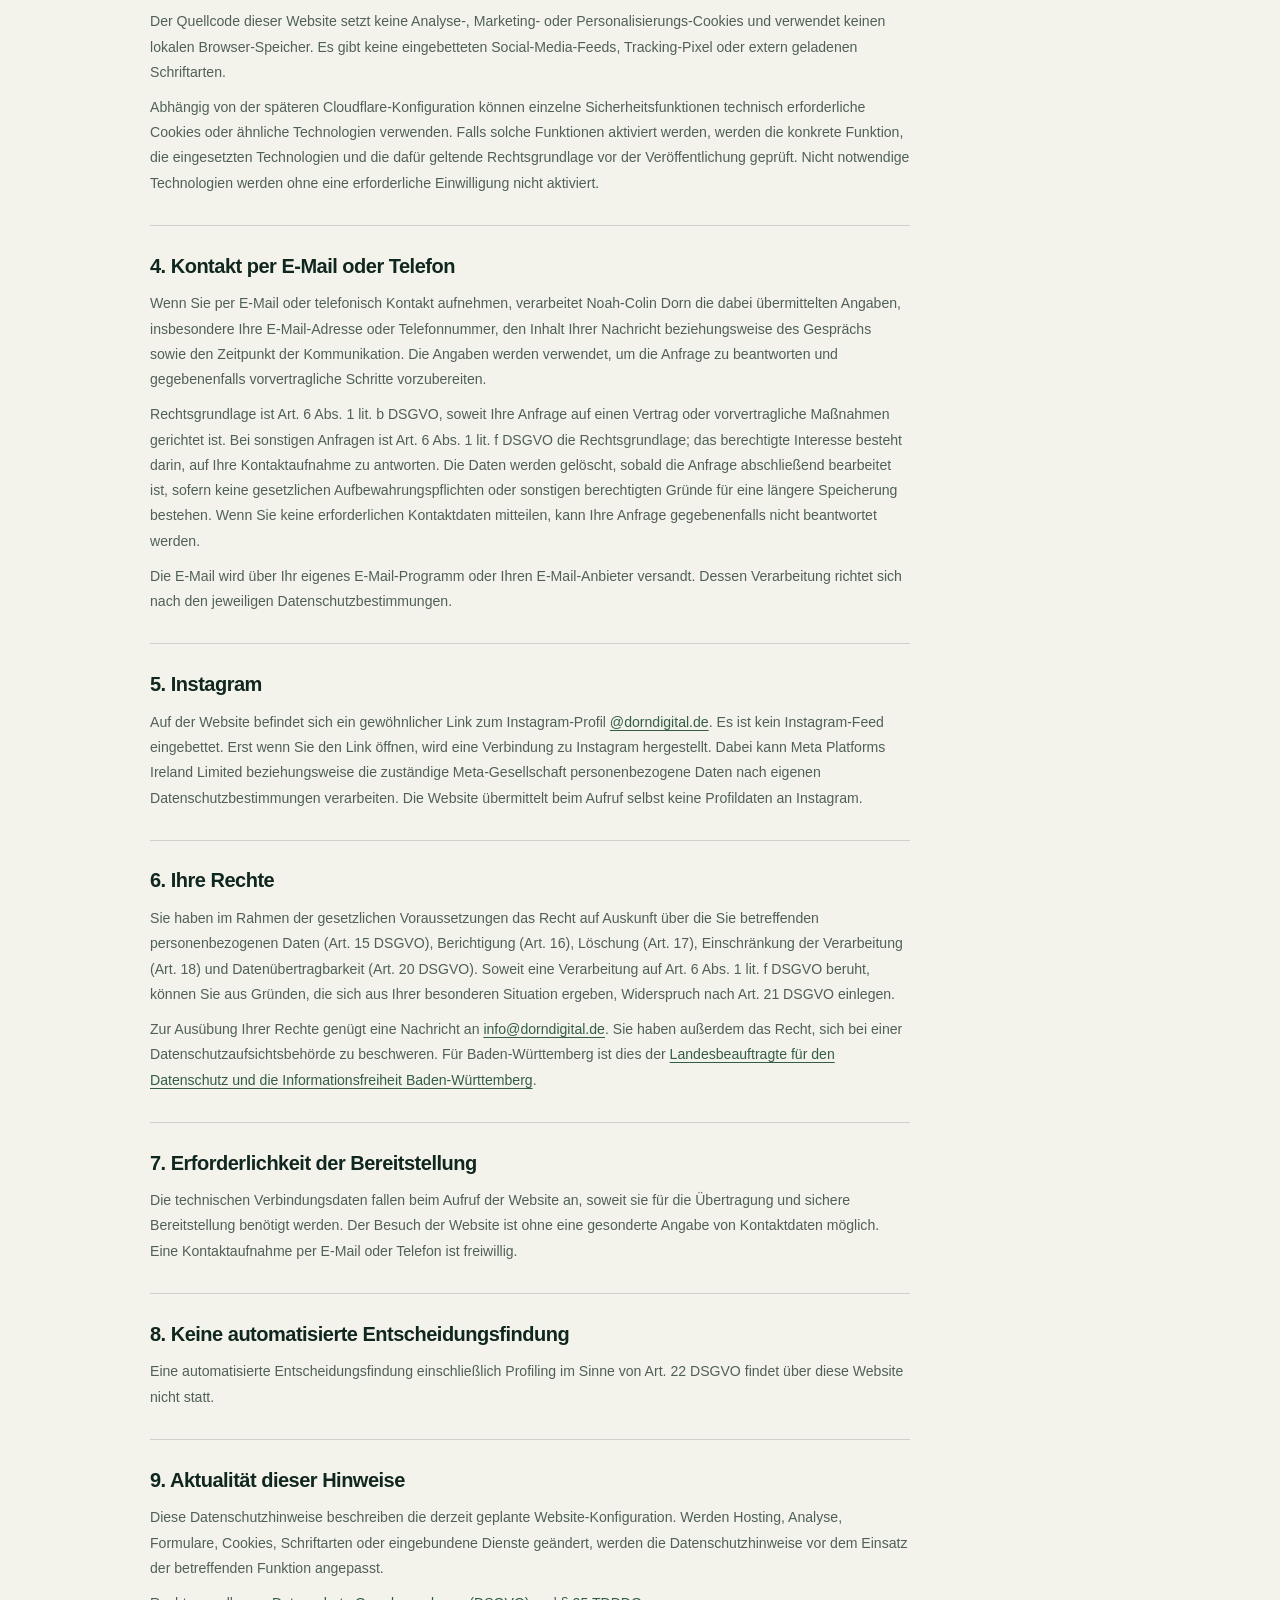
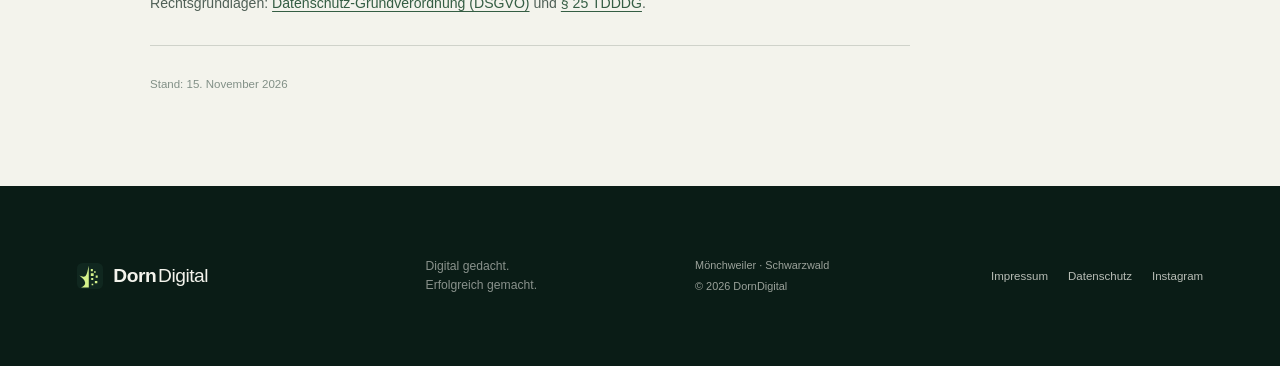
==== commit 5c55836e: "Use colored favicon mark in privacy page branding" ====
--- a/datenschutz/index.html
+++ b/datenschutz/index.html
@@ -6,15 +6,15 @@
   <meta name="theme-color" content="#10271f">
   <meta name="description" content="Datenschutzhinweise für dorndigital.de.">
   <title>Datenschutz — DornDigital</title>
-  <link rel="icon" href="/favicon.svg" type="image/svg+xml">
-  <link rel="stylesheet" href="/styles.css">
+  <link rel="icon" href="/favicon.svg?v=color-20261115" type="image/svg+xml">
+  <link rel="stylesheet" href="/styles.css?v=header-logo-20261116">
 </head>
 <body>
   <a class="skip-link" href="#inhalt">Zum Inhalt springen</a>
   <header class="site-header">
-    <a class="brand" href="/" aria-label="DornDigital – Startseite"><img class="brand-mark" src="/dorndigital-logo-mark.svg" alt="" width="31" height="38"><span class="brand-name"><strong>Dorn</strong><span>Digital</span></span></a>
+    <a class="brand" href="/" aria-label="DornDigital – Startseite"><img class="brand-mark" src="/favicon.svg?v=color-20261115" alt="" width="36" height="36"><span class="brand-name"><strong>Dorn</strong><span>Digital</span></span></a>
     <nav class="desktop-nav" aria-label="Hauptnavigation"><a href="/#schwerpunkte">Schwerpunkte</a><a href="/#ansatz">Ansatz</a><a href="/#kontakt">Kontakt</a></nav>
-    <a class="header-cta" href="mailto:info@dorndigital.de?subject=Datenschutzanfrage">Datenschutzanfrage</a>
+    <!--email_off--><a class="header-cta" href="mailto:info@dorndigital.de?subject=Datenschutzanfrage">Datenschutzanfrage</a><!--/email_off-->
   </header>
   <main class="legal-main" id="inhalt">
     <div class="legal-wrap">
@@ -27,7 +27,7 @@
           <h2>1. Verantwortlicher</h2>
           <p>Verantwortlich für die Verarbeitung personenbezogener Daten im Sinne der Datenschutz-Grundverordnung (DSGVO) ist:</p>
           <p>Noah-Colin Dorn<br>Bundesstraße 1<br>78087 Mönchweiler<br>Deutschland</p>
-          <p>E-Mail: <a href="mailto:info@dorndigital.de">info@dorndigital.de</a></p>
+          <p>E-Mail: <!--email_off--><a href="mailto:info@dorndigital.de">info@dorndigital.de</a><!--/email_off--></p>
           <p>Telefon: <a href="tel:+4915161604562">+49 1516 1604562</a></p>
           <p>DornDigital befindet sich in Vorbereitung; der Geschäftsbetrieb wurde noch nicht aufgenommen.</p>
         </section>
@@ -58,7 +58,7 @@
         <section>
           <h2>6. Ihre Rechte</h2>
           <p>Sie haben im Rahmen der gesetzlichen Voraussetzungen das Recht auf Auskunft über die Sie betreffenden personenbezogenen Daten (Art. 15 DSGVO), Berichtigung (Art. 16), Löschung (Art. 17), Einschränkung der Verarbeitung (Art. 18) und Datenübertragbarkeit (Art. 20 DSGVO). Soweit eine Verarbeitung auf Art. 6 Abs. 1 lit. f DSGVO beruht, können Sie aus Gründen, die sich aus Ihrer besonderen Situation ergeben, Widerspruch nach Art. 21 DSGVO einlegen.</p>
-          <p>Zur Ausübung Ihrer Rechte genügt eine Nachricht an <a href="mailto:info@dorndigital.de">info@dorndigital.de</a>. Sie haben außerdem das Recht, sich bei einer Datenschutzaufsichtsbehörde zu beschweren. Für Baden-Württemberg ist dies der <a href="https://www.baden-wuerttemberg.datenschutz.de/beschwerde/" target="_blank" rel="noopener noreferrer">Landesbeauftragte für den Datenschutz und die Informationsfreiheit Baden-Württemberg</a>.</p>
+          <p>Zur Ausübung Ihrer Rechte genügt eine Nachricht an <!--email_off--><a href="mailto:info@dorndigital.de">info@dorndigital.de</a><!--/email_off-->. Sie haben außerdem das Recht, sich bei einer Datenschutzaufsichtsbehörde zu beschweren. Für Baden-Württemberg ist dies der <a href="https://www.baden-wuerttemberg.datenschutz.de/beschwerde/" target="_blank" rel="noopener noreferrer">Landesbeauftragte für den Datenschutz und die Informationsfreiheit Baden-Württemberg</a>.</p>
         </section>
         <section>
           <h2>7. Erforderlichkeit der Bereitstellung</h2>
@@ -78,7 +78,7 @@
     </div>
   </main>
   <footer class="site-footer">
-    <a class="brand footer-brand" href="/" aria-label="DornDigital – Startseite"><img class="brand-mark" src="/dorndigital-logo-mark.svg" alt="" width="27" height="34"><span class="brand-name"><strong>Dorn</strong><span>Digital</span></span></a>
+    <a class="brand footer-brand" href="/" aria-label="DornDigital – Startseite"><img class="brand-mark" src="/favicon.svg?v=color-20261115" alt="" width="26" height="26"><span class="brand-name"><strong>Dorn</strong><span>Digital</span></span></a>
     <p class="footer-slogan">Digital gedacht.<br>Erfolgreich gemacht.</p>
     <div class="footer-meta"><span>Mönchweiler · Schwarzwald</span><span>© 2026 DornDigital</span></div>
     <nav class="footer-links" aria-label="Rechtliche Informationen"><a href="/impressum/">Impressum</a><a href="/datenschutz/" aria-current="page">Datenschutz</a><a href="https://www.instagram.com/dorndigital.de/" target="_blank" rel="noopener noreferrer">Instagram</a></nav>
--- a/styles.css
+++ b/styles.css
@@ -28,7 +28,7 @@
 .site-header { position: absolute; z-index: 10; top: 0; left: 0; display: flex; width: 100%; height: 90px; align-items: center; justify-content: space-between; padding: 0 var(--page-gutter); border-bottom: 1px solid rgba(245, 247, 238, .12); color: var(--paper); }
 .brand { display: inline-flex; min-width: max-content; align-items: center; gap: .66rem; color: inherit; text-decoration: none; }
 .brand-mark { width: 36px; height: 36px; object-fit: contain; }
-.brand-name { display: inline-flex; align-items: baseline; font-size: 1.32rem; letter-spacing: -.055em; }
+.brand-name { display: inline-flex; align-items: baseline; column-gap: .1em; font-size: 1.32rem; letter-spacing: -.025em; }
 .brand-name strong { font-weight: 720; }
 .brand-name > span { font-weight: 300; }
 .desktop-nav { display: flex; align-items: center; gap: clamp(1.5rem, 3.2vw, 3.4rem); margin-left: auto; margin-right: clamp(2rem, 5vw, 5.5rem); }
@@ -58,9 +58,9 @@
 .text-link, .inline-link { display: inline-flex; align-items: center; width: fit-content; color: var(--paper); font-size: .84rem; text-decoration: none; }
 .text-link:hover, .inline-link:hover { text-decoration: underline; text-underline-offset: 4px; }
 .hero-note { margin: 1.3rem 0 0; color: rgba(243, 243, 236, .51); font-size: .77rem; }
-.hero-art { display: flex; min-height: 480px; flex-direction: column; justify-content: space-between; align-self: center; overflow: hidden; border: 1px solid rgba(241, 245, 233, .2); background: rgba(9, 25, 19, .35); }
-.art-topline { display: flex; justify-content: space-between; gap: 1rem; padding: 1.1rem 1.2rem; color: rgba(240, 244, 232, .68); font-size: .62rem; letter-spacing: .12em; }
-.art-mark { position: absolute; z-index: 0; top: 6%; right: -1%; width: min(78%, 400px); height: 88%; object-fit: contain; opacity: .3; }
+.hero-art { position: relative; isolation: isolate; display: flex; min-height: 480px; flex-direction: column; justify-content: space-between; align-self: center; overflow: visible; border: 1px solid rgba(241, 245, 233, .2); background: rgba(9, 25, 19, .35); }
+.art-topline { position: relative; z-index: 2; display: flex; justify-content: space-between; gap: 1rem; padding: 1.1rem 1.2rem; color: rgba(240, 244, 232, .68); font-size: .62rem; letter-spacing: .12em; }
+.art-mark { position: absolute; z-index: 0; top: 50%; left: 50%; width: min(122%, 600px); height: 122%; object-fit: contain; opacity: .24; pointer-events: none; transform: translate(-50%, -50%); }
 .art-flow { position: relative; z-index: 1; display: grid; width: 100%; grid-template-columns: minmax(0, 1fr) minmax(42px, .42fr) minmax(0, 1fr); align-items: center; margin: auto; padding: 0 clamp(1rem, 3vw, 1.8rem); }
 .art-stage { display: flex; min-height: 132px; flex-direction: column; justify-content: center; gap: .7rem; padding: 1rem; border: 1px solid rgba(213, 242, 139, .38); background: rgba(10, 28, 22, .4); }
 .art-stage > span { color: var(--sage); font-size: .6rem; font-weight: 650; letter-spacing: .1em; text-transform: uppercase; }
@@ -119,7 +119,7 @@
 .approach-note { margin: 1rem 0 0; color: #819087; font-size: .73rem; }
 
 .contact-section { position: relative; overflow: hidden; min-height: 550px; padding-top: clamp(4.5rem, 8vw, 7.3rem); padding-bottom: clamp(4.5rem, 8vw, 7.3rem); background: var(--forest-soft); color: var(--paper); }
-.contact-mark-wrap { position: absolute; top: -10%; right: 1%; width: min(38vw, 475px); height: 120%; opacity: .17; }
+.contact-mark-wrap { position: absolute; top: 5%; right: 1%; width: min(48vw, 560px); height: 90%; opacity: .23; pointer-events: none; }
 .contact-mark-wrap img { width: 100%; height: 100%; object-fit: contain; }
 .contact-content { position: relative; z-index: 1; max-width: 760px; }
 .contact-eyebrow { margin: 2.8rem 0 .8rem; color: var(--sage); font-size: .76rem; font-weight: 650; letter-spacing: .14em; text-transform: uppercase; }
@@ -142,7 +142,7 @@
 
 .site-footer { display: grid; grid-template-columns: 1.2fr .9fr 1fr auto; align-items: center; gap: 2rem; min-height: 180px; padding: 2.5rem var(--page-gutter); background: var(--forest-deep); color: var(--paper); }
 .footer-brand { align-self: center; }
-.footer-brand .brand-mark { width: 23px; height: 31px; }
+.footer-brand .brand-mark { width: 26px; height: 26px; }
 .footer-brand .brand-name { font-size: 1.2rem; }
 .footer-slogan { align-self: center; margin: 0; color: rgba(243, 243, 236, .55); font-size: .76rem; line-height: 1.55; }
 .footer-meta { display: flex; flex-direction: column; gap: .55rem; color: rgba(243, 243, 236, .62); font-size: .68rem; }
@@ -173,6 +173,7 @@
   .hero { min-height: 760px; grid-template-columns: minmax(0, 1fr) minmax(260px, .72fr); gap: 2rem; }
   .hero h1 { font-size: clamp(4rem, 8.1vw, 6rem); }
   .hero-art { min-height: 420px; }
+  .contact-mark-wrap { top: 6%; right: 0; width: min(40vw, 360px); height: 88%; opacity: .18; }
   .site-footer { grid-template-columns: 1.2fr .9fr 1fr; align-items: center; gap: 1.25rem; }
   .footer-meta { align-self: center; }
   .footer-links { grid-column: 1 / -1; justify-content: flex-start; padding-top: 1rem; border-top: 1px solid rgba(243, 243, 236, .16); }
@@ -201,7 +202,7 @@
   .hero-actions { align-items: flex-start; flex-direction: column; gap: 1.25rem; margin-top: 1.6rem; }
   .hero-note { max-width: 290px; font-size: .72rem; line-height: 1.6; }
   .hero-art { min-height: 350px; }
-  .art-mark { top: 6%; right: -1%; width: 78%; height: 88%; }
+  .art-mark { top: 50%; left: 50%; width: min(118%, 420px); height: 118%; transform: translate(-50%, -50%); }
   .art-flow { grid-template-columns: minmax(0, 1fr) minmax(25px, .32fr) minmax(0, 1fr); padding: 0 1rem; }
   .art-stage { min-height: 118px; gap: .55rem; padding: .7rem; }
   .art-stage > span { font-size: .52rem; letter-spacing: .07em; }
@@ -233,7 +234,7 @@
   .step p { font-size: .78rem; }
   .approach-note { max-width: 330px; line-height: 1.6; }
   .contact-section { min-height: 0; padding-top: 4.8rem; padding-bottom: 4.8rem; }
-  .contact-mark-wrap { top: 8%; right: -18%; width: 72vw; height: 80%; opacity: .12; }
+  .contact-mark-wrap { top: 38%; right: 0; width: min(84vw, 340px); height: 58%; opacity: .16; }
   .contact-eyebrow { margin-top: 2.2rem; }
   .contact-content h2 { font-size: clamp(3rem, 12vw, 5.2rem); }
   .contact-copy { font-size: .9rem; }
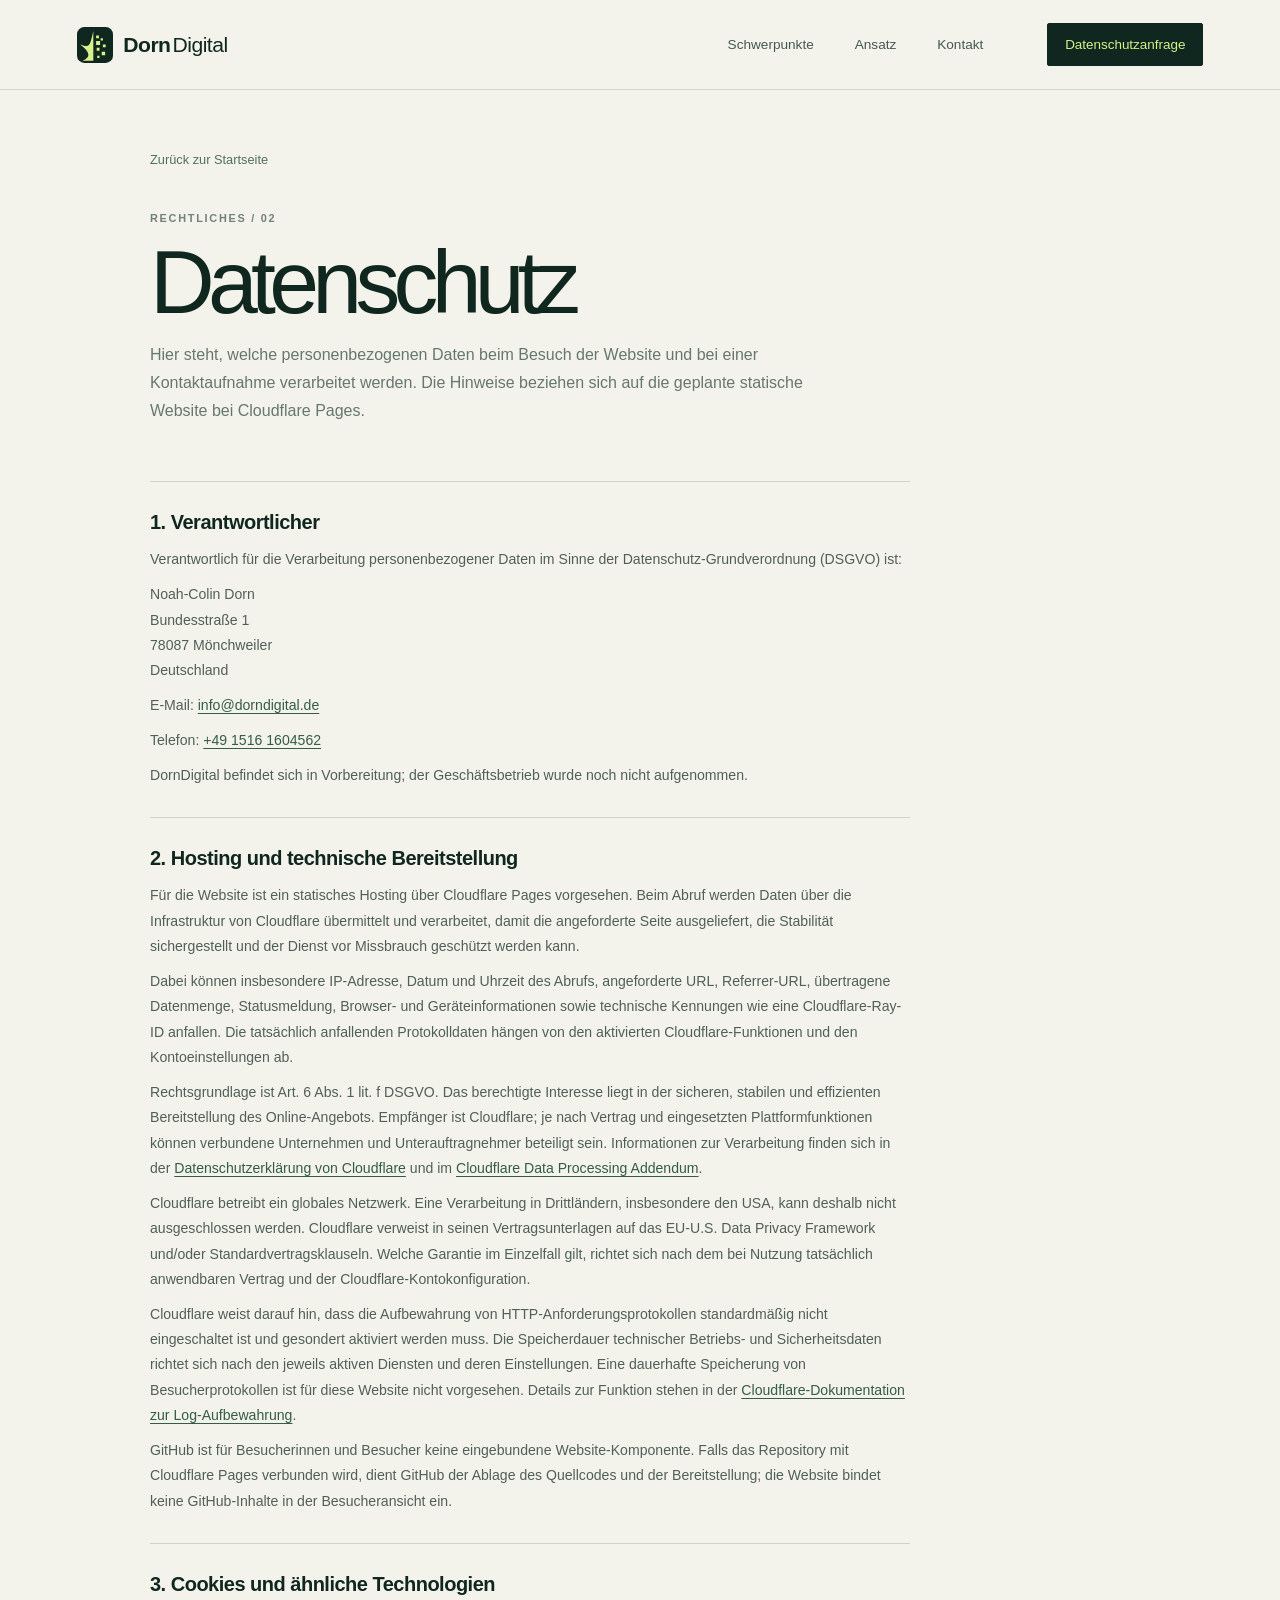
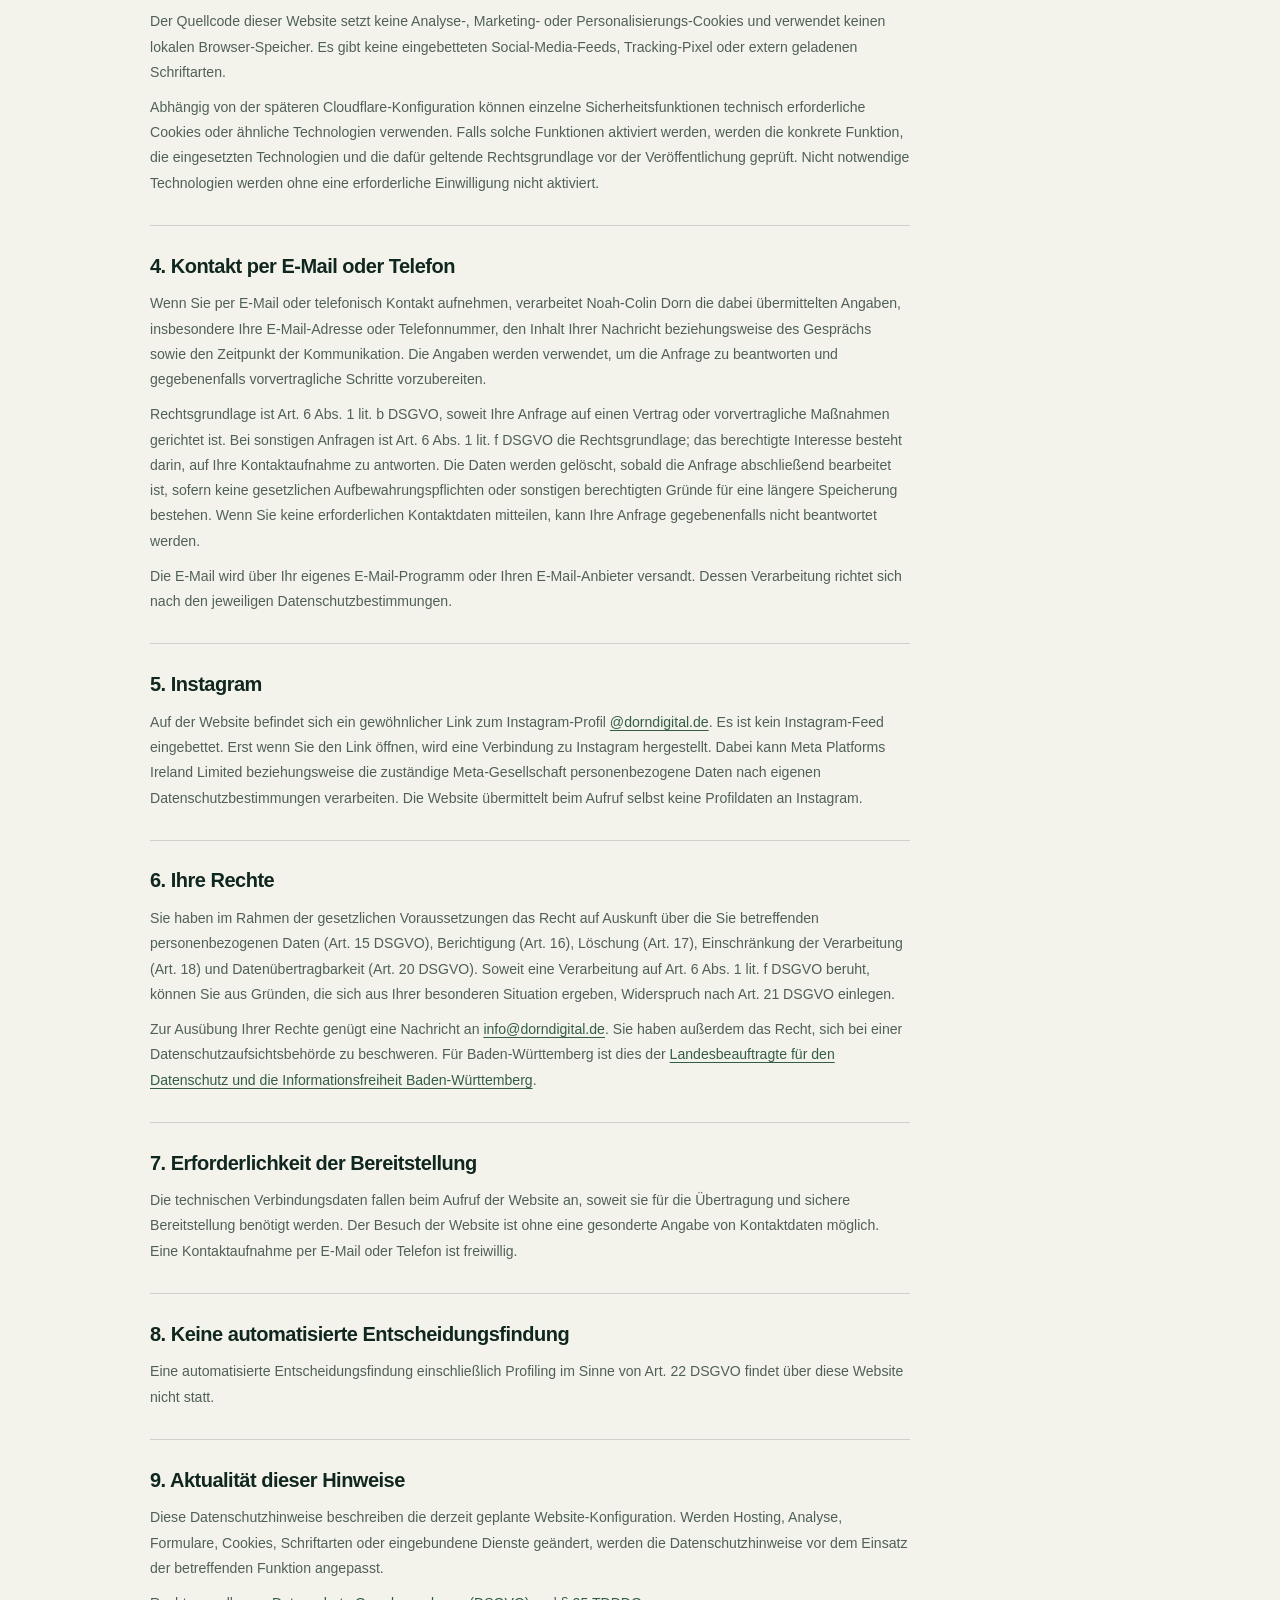
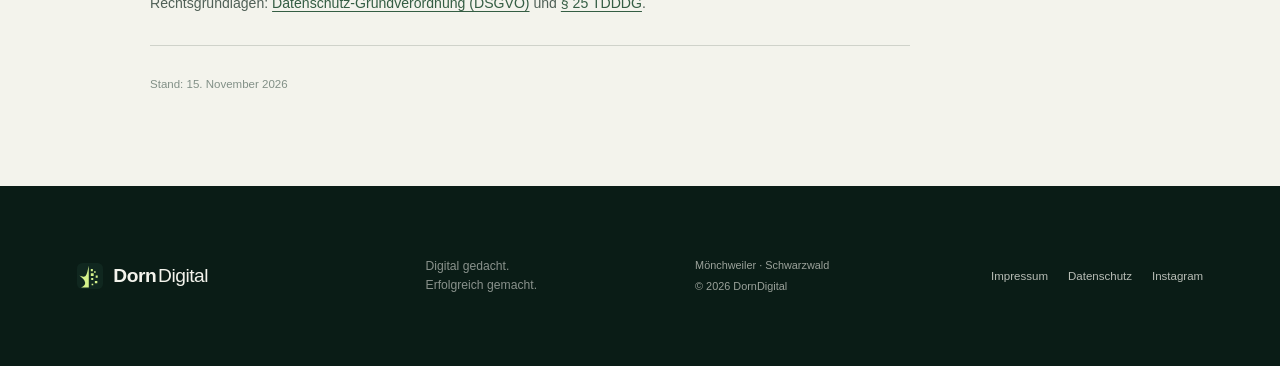
==== commit bd224cf9: "Improve contrast in the privacy header" ====
--- a/datenschutz/index.html
+++ b/datenschutz/index.html
@@ -7,9 +7,9 @@
   <meta name="description" content="Datenschutzhinweise für dorndigital.de.">
   <title>Datenschutz — DornDigital</title>
   <link rel="icon" href="/favicon.svg?v=color-20261115" type="image/svg+xml">
-  <link rel="stylesheet" href="/styles.css?v=header-logo-20261116">
+  <link rel="stylesheet" href="/styles.css?v=legal-buttons-20261116">
 </head>
-<body>
+<body class="legal-page">
   <a class="skip-link" href="#inhalt">Zum Inhalt springen</a>
   <header class="site-header">
     <a class="brand" href="/" aria-label="DornDigital – Startseite"><img class="brand-mark" src="/favicon.svg?v=color-20261115" alt="" width="36" height="36"><span class="brand-name"><strong>Dorn</strong><span>Digital</span></span></a>
--- a/styles.css
+++ b/styles.css
@@ -37,6 +37,13 @@
 .header-cta { display: inline-flex; align-items: center; gap: .9rem; padding: .8rem 1.05rem; border: 1px solid rgba(213, 242, 139, .48); border-radius: 2px; color: var(--sage); font-size: .84rem; text-decoration: none; transition: background .2s ease, color .2s ease, border-color .2s ease; }
 .header-cta span { font-size: 1rem; }
 .header-cta:hover { border-color: var(--sage); background: var(--sage); color: var(--forest-deep); }
+.legal-page .site-header { border-bottom-color: rgba(16, 39, 31, .14); color: var(--forest); }
+.legal-page .desktop-nav a { color: rgba(16, 39, 31, .76); }
+.legal-page .desktop-nav a:hover { color: var(--forest); }
+.legal-page .header-cta { border-color: var(--forest); background: var(--forest); color: var(--sage); }
+.legal-page .header-cta:hover { border-color: var(--forest-deep); background: var(--forest-deep); color: var(--paper); }
+.legal-page .mobile-nav summary { border-color: rgba(16, 39, 31, .38); }
+.legal-page .mobile-nav summary span { background: var(--forest); }
 .mobile-nav { display: none; }
 
 .hero { position: relative; display: grid; min-height: 790px; grid-template-columns: minmax(0, 1fr) minmax(320px, .84fr); align-items: center; gap: clamp(2rem, 5vw, 5.5rem); overflow: hidden; padding: 142px var(--page-gutter) 112px; background: var(--forest); color: var(--paper); }
